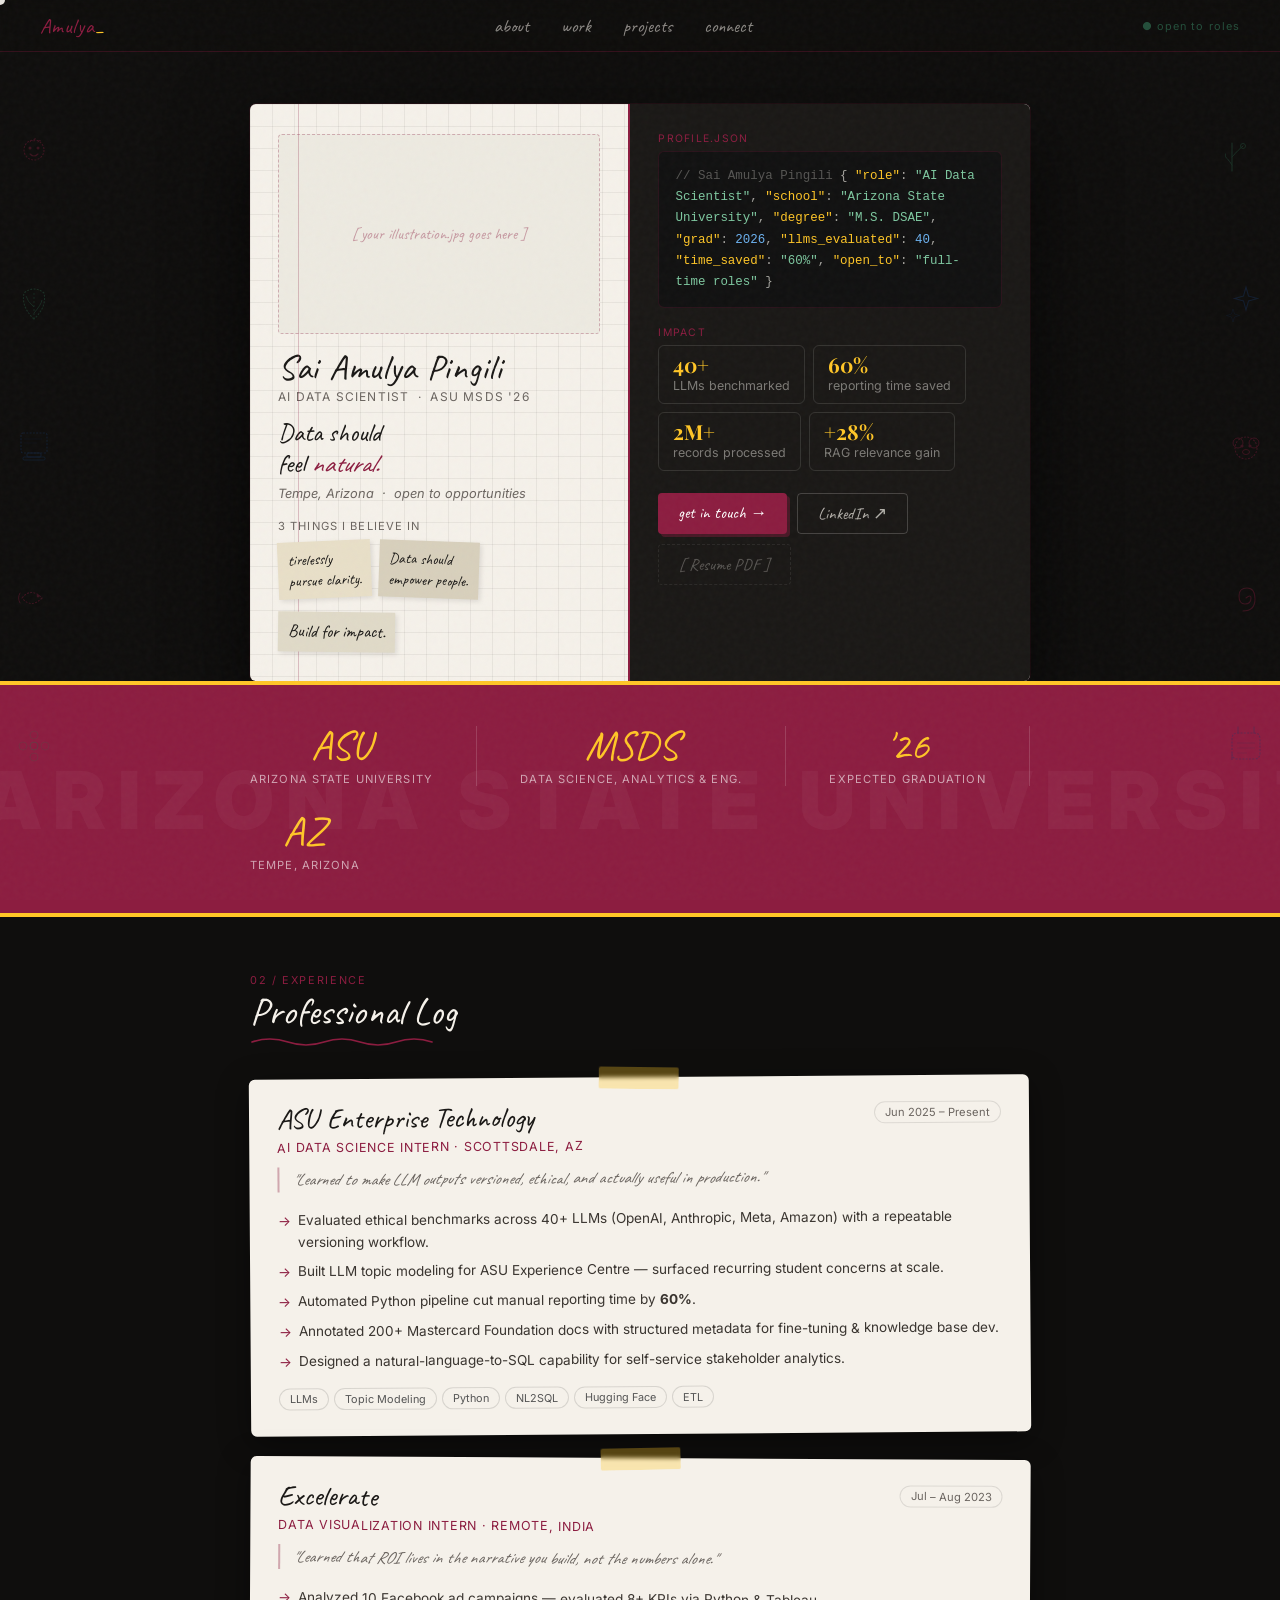
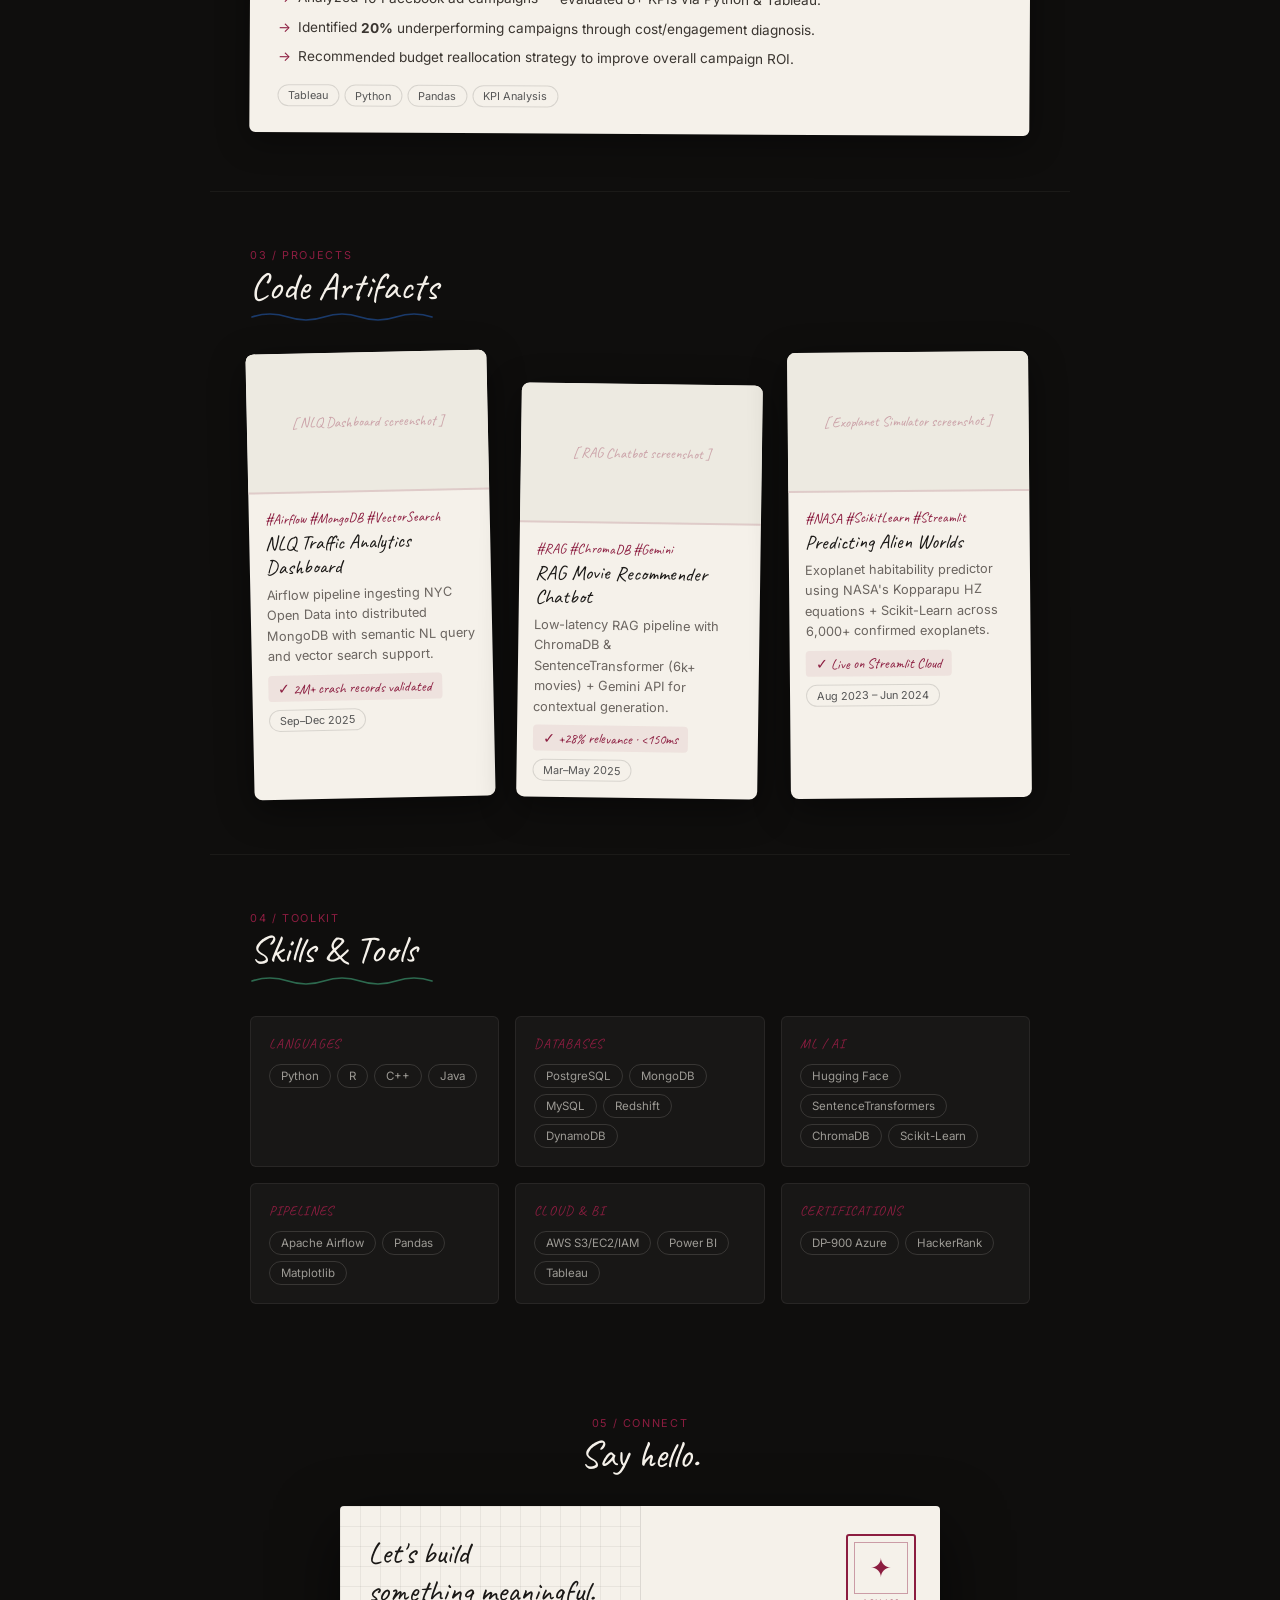
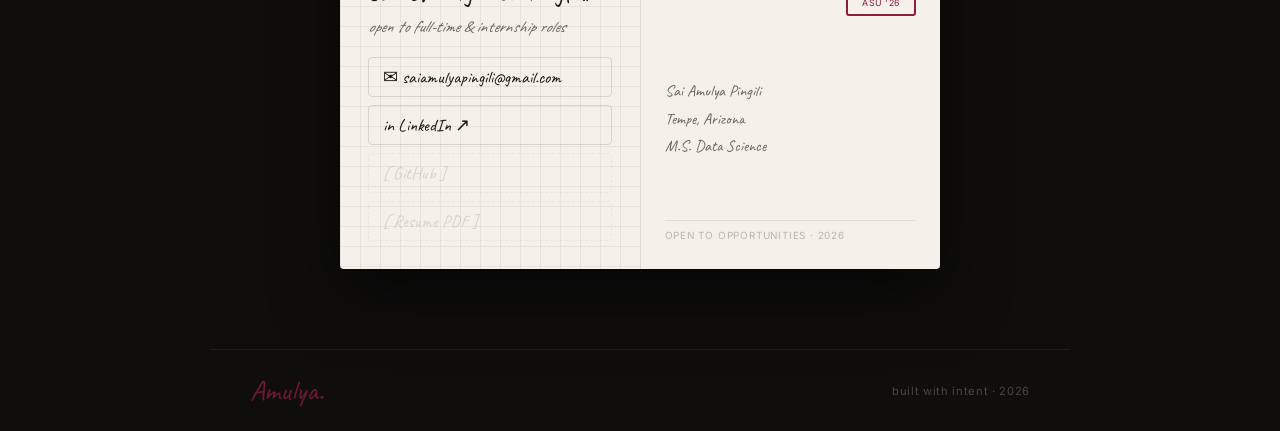
==== portfolio.html @ f8db488d "Initial commit of modernized portfolio" ====
<!DOCTYPE html>
<html lang="en">
<head>
<meta charset="UTF-8"/>
<meta name="viewport" content="width=device-width,initial-scale=1"/>
<title>Sai Amulya Pingili</title>
<link rel="preconnect" href="https://fonts.googleapis.com"/>
<link rel="preconnect" href="https://fonts.gstatic.com" crossorigin/>
<link href="https://fonts.googleapis.com/css2?family=Inter:wght@300;400;500;600&family=Playfair+Display:ital,wght@0,700;1,700&family=Caveat:wght@400;700&display=swap" rel="stylesheet"/>
<style>
/* ─────────────────────────────────────────
   The Barstain — place TheBarstain-Regular.otf
   (and optionally TheBarstain-Oblique.otf)
   in the same folder as your HTML file.
───────────────────────────────────────── */
@font-face {
  font-family: 'TheBarstain';
  src: url('TheBarstain-Regular.otf') format('opentype');
  font-weight: normal;
  font-style: normal;
}
@font-face {
  font-family: 'TheBarstain';
  src: url('TheBarstain-Oblique.otf') format('opentype');
  font-weight: normal;
  font-style: italic;
}

/* ── TOKENS ── */
:root {
  --bg:       #0f0e0d;
  --surface:  #f5f1ea;      /* warm notebook cream */
  --surface2: #edeae1;
  --maroon:   #8C1D40;      /* ASU maroon */
  --gold:     #FFC627;      /* ASU gold */
  --blue:     #1a3a6b;
  --green:    #2d6a4f;
  --ink:      #1a1816;
  --muted:    #6b6560;
  --grid:     rgba(0,0,0,.055);
  --hand:     'TheBarstain', 'Caveat', cursive;  /* Barstain first, Caveat fallback */
  --serif:    'Playfair Display', serif;
  --sans:     'Inter', sans-serif;
}

*, *::before, *::after { margin:0; padding:0; box-sizing:border-box; cursor:none; }
html { scroll-behavior:smooth; overflow-x:hidden; }
body {
  background: var(--bg);
  font-family: var(--sans);
  color: var(--surface);
  overflow-x: hidden;
  opacity: 0;
  transition: opacity .7s ease;
}

/* ── CURSOR ── */
.cursor {
  width: 10px; height: 10px;
  background: var(--surface);
  border-radius: 50%;
  position: fixed; pointer-events: none; z-index: 9999;
  transform: translate(-50%,-50%);
  transition: transform .1s ease, background .15s;
  mix-blend-mode: difference;
}
.cursor.big { transform: translate(-50%,-50%) scale(5); }

/* ── NOISE GRAIN ── */
.grain {
  position: fixed; inset: 0; pointer-events: none; z-index: 800;
  background-image: url("data:image/svg+xml,%3Csvg viewBox='0 0 200 200' xmlns='http://www.w3.org/2000/svg'%3E%3Cfilter id='n'%3E%3CfeTurbulence type='fractalNoise' baseFrequency='.85' numOctaves='4' stitchTiles='stitch'/%3E%3C/filter%3E%3Crect width='100%25' height='100%25' filter='url(%23n)' opacity='1'/%3E%3C/svg%3E");
  opacity: .03;
}

/* ════════════════════════════
   TOP NAV — terminal / lab style
   (differentiator: monospace terminal strip)
════════════════════════════ */
nav {
  position: fixed; top: 0; left: 0; width: 100%; z-index: 600;
  background: rgba(15,14,13,.92);
  backdrop-filter: blur(10px);
  border-bottom: 1px solid rgba(140,29,64,.3);
  display: flex; align-items: center; justify-content: space-between;
  padding: 0 40px; height: 52px;
}
.nav-left {
  font-family: var(--hand);
  font-size: 1.3rem; color: var(--maroon); letter-spacing: .04em;
}
/* blinking cursor after name */
.nav-left::after {
  content: '_';
  animation: blink 1.1s step-end infinite;
  color: var(--gold);
}
@keyframes blink { 0%,100%{opacity:1} 50%{opacity:0} }

.nav-links { display: flex; gap: 32px; align-items: center; }
.nav-link {
  font-family: var(--hand);
  font-size: 1.15rem; color: rgba(245,241,234,.55);
  text-decoration: none;
  transition: color .2s;
  position: relative;
}
.nav-link::after {
  content: '';
  position: absolute; bottom: -2px; left: 0;
  width: 0; height: 1.5px;
  background: var(--maroon);
  transition: width .25s ease;
}
.nav-link:hover { color: var(--surface); }
.nav-link:hover::after { width: 100%; }
.nav-status {
  font-family: 'Inter', sans-serif;
  font-size: .68rem; letter-spacing: .1em;
  color: var(--green); opacity: .7;
}
.nav-status::before { content: '● '; }

/* ════════════════════════════
   SIDE DOODLES (kept thinner / lighter)
════════════════════════════ */
.side-doodles {
  position: fixed; top: 0; width: 68px; height: 100vh;
  pointer-events: none; z-index: 10;
  display: flex; flex-direction: column;
  justify-content: space-around; align-items: center;
  padding: 80px 0;
}
.side-doodles.left  { left: 0; }
.side-doodles.right { right: 0; }
.dd { width: 42px; height: 42px; opacity: .35; }

/* ════════════════════════════
   PAGE WRAPPER
════════════════════════════ */
.page { padding-top: 52px; }

/* ════════════════════════════
   HERO — lab notebook card
   (differentiator: full-width notebook as a
    horizontal card, not a small centered book)
════════════════════════════ */
.hero {
  max-width: 860px; margin: 0 auto;
  padding: 52px 40px 0;
}
.notebook-card {
  background: var(--surface);
  border-radius: 6px;
  box-shadow: 0 32px 80px rgba(0,0,0,.7), 0 0 0 1px rgba(140,29,64,.15);
  overflow: hidden;
  position: relative;
  display: grid;
  grid-template-columns: 1fr 1.05fr;
}
/* left half: cream grid paper */
.nb-left {
  background-image:
    linear-gradient(var(--grid) 1px, transparent 1px),
    linear-gradient(90deg, var(--grid) 1px, transparent 1px);
  background-size: 22px 22px;
  padding: 30px 28px 30px;
  border-right: 2px solid var(--maroon);
  position: relative;
}
/* red margin line (like real notebook) */
.nb-left::before {
  content: '';
  position: absolute; left: 48px; top: 0; bottom: 0;
  width: 1px; background: rgba(140,29,64,.25);
}
.nb-illustration {
  width: 100%; border-radius: 4px;
  display: block; margin-bottom: 16px;
  object-fit: cover; object-position: center top;
  max-height: 210px;
  background: var(--surface2);
}
.nb-illustration-ph {
  width: 100%; height: 200px;
  background: var(--surface2);
  border-radius: 4px; margin-bottom: 16px;
  border: 1.5px dashed rgba(140,29,64,.3);
  display: flex; align-items: center; justify-content: center;
  font-family: var(--hand); font-size: 1rem; color: rgba(140,29,64,.4);
}
.nb-name {
  font-family: var(--hand);
  font-size: 2.2rem; color: var(--ink); line-height: 1;
  margin-bottom: 4px; letter-spacing: .02em;
}
.nb-role {
  font-family: var(--sans);
  font-size: .75rem; letter-spacing: .1em; text-transform: uppercase;
  color: var(--muted); margin-bottom: 14px;
}
.nb-headline {
  font-family: var(--hand);
  font-size: 1.6rem; line-height: 1.2;
  color: var(--ink); margin-bottom: 6px;
}
.nb-headline em { color: var(--maroon); font-style: italic; }
.nb-tagline {
  font-family: var(--sans); font-size: .8rem;
  color: var(--muted); font-style: italic; margin-bottom: 18px;
}
/* belief stickies */
.stickies { display: flex; gap: 8px; flex-wrap: wrap; margin-top: 4px; }
.sticky {
  background: #e8dfc8; padding: 8px 10px;
  font-family: var(--hand); font-size: .95rem;
  color: var(--ink); line-height: 1.35;
  box-shadow: 2px 2px 5px rgba(0,0,0,.1);
}
.sticky.s1 { transform: rotate(-2.5deg); }
.sticky.s2 { transform: rotate(2deg); background: #d8d0bc; }
.sticky.s3 { transform: rotate(.8deg); background: #e0dac8; margin-top: 6px;
             font-size: 1.1rem; }

/* right half: dark terminal panel */
.nb-right {
  background: var(--ink);
  padding: 28px 28px 28px;
  display: flex; flex-direction: column; gap: 18px;
}
.term-label {
  font-family: 'Inter', sans-serif;
  font-size: .65rem; letter-spacing: .12em; text-transform: uppercase;
  color: var(--maroon); margin-bottom: 6px;
}
/* terminal code block */
.term-block {
  background: #111; border-radius: 6px;
  border: 1px solid rgba(140,29,64,.2);
  padding: 14px 16px;
  font-family: 'Courier New', monospace;
  font-size: .78rem; line-height: 1.7;
  color: rgba(245,241,234,.65);
}
.term-block .t-key   { color: #FFC627; }
.term-block .t-val   { color: rgba(245,241,234,.85); }
.term-block .t-str   { color: #7ec8a0; }
.term-block .t-num   { color: #6db3f2; }
.term-block .t-cmnt  { color: rgba(245,241,234,.3); }
/* stat pills row */
.stat-row { display: flex; flex-wrap: wrap; gap: 8px; }
.stat-pill {
  border: 1px solid rgba(245,241,234,.12);
  border-radius: 6px; padding: 8px 14px;
  font-family: var(--hand); font-size: 1rem;
}
.stat-pill .sp-num {
  font-family: 'Playfair Display', serif;
  font-size: 1.3rem; font-weight: 700;
  color: var(--gold); display: block; line-height: 1;
}
.stat-pill .sp-lbl {
  font-size: .78rem; color: rgba(245,241,234,.45);
  font-family: var(--sans);
}
.hero-btns { display: flex; gap: 10px; flex-wrap: wrap; margin-top: 4px; }
.btn {
  font-family: var(--hand); font-size: 1.05rem;
  padding: 9px 20px; text-decoration: none;
  border-radius: 4px; transition: all .2s;
  display: inline-block;
}
.btn-primary {
  background: var(--maroon); color: #fff;
  box-shadow: 3px 3px 0 rgba(140,29,64,.4);
}
.btn-primary:hover { transform: translate(-2px,-2px); box-shadow: 5px 5px 0 rgba(140,29,64,.4); }
.btn-ghost {
  border: 1px solid rgba(245,241,234,.2); color: rgba(245,241,234,.7);
}
.btn-ghost:hover { border-color: var(--surface); color: var(--surface); }

/* ════════════════════════════
   SECTION SHELL
════════════════════════════ */
.section {
  max-width: 860px; margin: 0 auto;
  padding: 56px 40px;
}
.section + .section { border-top: 1px solid rgba(245,241,234,.05); }

.sec-header { margin-bottom: 32px; }
.sec-num {
  font-family: 'Inter', sans-serif;
  font-size: .68rem; letter-spacing: .15em; text-transform: uppercase;
  color: var(--maroon); display: block; margin-bottom: 6px;
}
.sec-title {
  font-family: var(--hand);
  font-size: 2.4rem; color: var(--surface); line-height: 1;
}
/* hand-drawn squiggle underline */
.squig {
  display: block; width: 180px; height: 9px;
  margin-top: 5px; overflow: visible;
}

/* ════════════════════════════
   EXPERIENCE — paper cards on dark
════════════════════════════ */
.exp-list { display: flex; flex-direction: column; gap: 24px; }
.exp-card {
  background: var(--surface);
  border-radius: 6px;
  padding: 26px 28px;
  position: relative;
  box-shadow: 0 8px 32px rgba(0,0,0,.4);
  transition: transform .25s, box-shadow .25s;
  color: var(--ink);
}
.exp-card:nth-child(odd)  { transform: rotate(-.4deg); }
.exp-card:nth-child(even) { transform: rotate(.3deg); }
.exp-card:hover { transform: rotate(0) translateY(-3px); box-shadow: 0 16px 48px rgba(0,0,0,.5); }
/* tape strip */
.tape {
  position: absolute; top: -10px; left: 50%;
  transform: translateX(-50%) rotate(1deg);
  width: 80px; height: 22px;
  background: rgba(255,198,39,.3);
  backdrop-filter: blur(2px);
  border-radius: 2px;
}
.exp-top {
  display: flex; justify-content: space-between;
  align-items: flex-start; margin-bottom: 6px;
}
.exp-co {
  font-family: var(--hand);
  font-size: 1.8rem; color: var(--ink); line-height: 1;
}
.exp-period {
  font-family: var(--sans); font-size: .7rem;
  color: var(--muted); text-align: right;
  border: 1px solid rgba(0,0,0,.1); border-radius: 99px;
  padding: 3px 10px;
}
.exp-role {
  font-family: var(--sans); font-size: .78rem;
  letter-spacing: .06em; text-transform: uppercase;
  color: var(--maroon); margin-bottom: 12px;
}
.exp-learn {
  font-family: var(--hand); font-style: italic;
  font-size: 1.05rem; color: var(--muted);
  border-left: 2px solid rgba(140,29,64,.35);
  padding-left: 12px; margin-bottom: 14px; line-height: 1.5;
}
.exp-bullets { list-style: none; }
.exp-bullets li {
  font-family: var(--sans); font-size: .85rem;
  color: #3a3530; padding: 4px 0 4px 20px;
  position: relative; line-height: 1.6;
}
.exp-bullets li::before { content: '→'; position: absolute; left: 0; color: var(--maroon); }
.chip-row { display: flex; flex-wrap: wrap; gap: 5px; margin-top: 12px; }
.chip {
  font-family: var(--sans); font-size: .68rem;
  padding: 3px 10px; border: 1px solid rgba(0,0,0,.12);
  border-radius: 99px; color: #555;
}

/* ════════════════════════════
   PROJECTS — scatter cards
════════════════════════════ */
.proj-scatter {
  display: grid;
  grid-template-columns: repeat(3, 1fr);
  gap: 28px;
}
.proj-card {
  background: var(--surface);
  border-radius: 8px;
  overflow: hidden;
  box-shadow: 0 10px 36px rgba(0,0,0,.45);
  transition: transform .3s, box-shadow .3s;
  color: var(--ink);
}
.proj-card:nth-child(1) { transform: rotate(-1.2deg); }
.proj-card:nth-child(2) { transform: rotate(.8deg); margin-top: 32px; }
.proj-card:nth-child(3) { transform: rotate(-0.5deg); }
.proj-card:hover { transform: rotate(0) scale(1.03) !important; box-shadow: 0 20px 56px rgba(0,0,0,.6); }
.proj-img {
  width: 100%; height: 140px;
  background: var(--surface2);
  border-bottom: 2px solid rgba(140,29,64,.15);
  display: flex; align-items: center; justify-content: center;
  font-family: var(--hand); font-size: .9rem;
  color: rgba(140,29,64,.35); text-align: center; padding: 12px;
}
.proj-body { padding: 16px; }
.proj-tag {
  font-family: var(--hand); font-size: .88rem;
  color: var(--maroon); display: block; margin-bottom: 4px;
}
.proj-title {
  font-family: var(--hand); font-size: 1.25rem;
  color: var(--ink); margin-bottom: 6px; line-height: 1.2;
}
.proj-desc {
  font-family: var(--sans); font-size: .8rem;
  color: var(--muted); line-height: 1.6; margin-bottom: 8px;
}
.proj-metric {
  font-family: var(--hand); font-size: .9rem;
  color: var(--maroon); background: rgba(140,29,64,.07);
  padding: 4px 10px; border-radius: 4px; display: inline-block;
}

/* ════════════════════════════
   SKILLS — dark grid panels
════════════════════════════ */
.skills-grid {
  display: grid; grid-template-columns: repeat(3, 1fr); gap: 16px;
}
.sg {
  background: rgba(245,241,234,.04);
  border: 1px solid rgba(245,241,234,.07);
  border-radius: 6px; padding: 18px;
  transition: border-color .2s;
}
.sg:hover { border-color: rgba(140,29,64,.4); }
.sg-head {
  font-family: var(--hand); font-size: .85rem;
  letter-spacing: .08em; text-transform: uppercase;
  color: var(--maroon); margin-bottom: 12px; display: block;
}
.pills { display: flex; flex-wrap: wrap; gap: 6px; }
.pill {
  font-family: var(--sans); font-size: .72rem;
  padding: 4px 11px; border: 1px solid rgba(245,241,234,.14);
  border-radius: 99px; color: rgba(245,241,234,.6);
  transition: all .2s;
}
.pill:hover { background: var(--maroon); border-color: var(--maroon); color: #fff; }

/* ════════════════════════════
   ASU SHELF — differentiated identity band
   (differentiator: not Jackie's plain red shelf —
    this is a gold + maroon ASU badge band)
════════════════════════════ */
.asu-band {
  background: var(--maroon);
  border-top: 4px solid var(--gold);
  border-bottom: 4px solid var(--gold);
  padding: 40px 0;
  position: relative;
  overflow: hidden;
}
.asu-band::before {
  content: 'ARIZONA STATE UNIVERSITY';
  position: absolute; top: 50%; left: -20px;
  transform: translateY(-50%);
  font-family: var(--sans); font-size: 5rem; font-weight: 900;
  color: rgba(255,255,255,.04); white-space: nowrap;
  letter-spacing: .15em; pointer-events: none;
}
.asu-band-inner {
  max-width: 860px; margin: 0 auto; padding: 0 40px;
  display: flex; justify-content: space-between; align-items: center;
  gap: 24px; flex-wrap: wrap;
}
.asu-stat {
  text-align: center;
}
.asu-stat-num {
  font-family: var(--hand);
  font-size: 2.6rem; color: var(--gold); line-height: 1; display: block;
}
.asu-stat-lbl {
  font-family: var(--sans); font-size: .7rem;
  letter-spacing: .1em; text-transform: uppercase;
  color: rgba(255,255,255,.6); margin-top: 3px;
}
.asu-divider {
  width: 1px; height: 60px;
  background: rgba(255,255,255,.15);
}

/* ════════════════════════════
   CONTACT — postcard style
   (differentiator: looks like a real postcard,
    not Jackie's checklist box)
════════════════════════════ */
.contact-wrap {
  max-width: 680px; margin: 0 auto;
  padding: 56px 40px 80px;
}
.postcard {
  background: var(--surface);
  border-radius: 4px;
  box-shadow: 0 24px 64px rgba(0,0,0,.6);
  display: grid; grid-template-columns: 1fr 1px 1fr;
  overflow: hidden;
  color: var(--ink);
}
.pc-left {
  padding: 28px 28px;
  background-image:
    linear-gradient(var(--grid) 1px, transparent 1px),
    linear-gradient(90deg, var(--grid) 1px, transparent 1px);
  background-size: 20px 20px;
}
.pc-title {
  font-family: var(--hand); font-size: 1.9rem;
  color: var(--ink); margin-bottom: 6px;
}
.pc-sub {
  font-family: var(--hand); font-size: 1.05rem;
  color: var(--muted); font-style: italic; margin-bottom: 20px;
}
.pc-links { display: flex; flex-direction: column; gap: 8px; }
.pc-link {
  font-family: var(--hand); font-size: 1.1rem;
  color: var(--ink); text-decoration: none;
  padding: 8px 14px; border: 1px solid rgba(0,0,0,.12);
  border-radius: 4px; transition: all .2s;
  display: flex; align-items: center; gap: 8px;
}
.pc-link:hover { background: var(--maroon); color: #fff; border-color: var(--maroon); }
.pc-divider { background: rgba(0,0,0,.1); }
.pc-right {
  padding: 28px 24px;
  display: flex; flex-direction: column; justify-content: space-between;
}
.pc-stamp {
  width: 70px; height: 82px; align-self: flex-end;
  border: 2px solid var(--maroon);
  border-radius: 3px; display: flex; flex-direction: column;
  align-items: center; justify-content: center;
  padding: 6px;
}
.pc-stamp-inner {
  width: 100%; flex: 1;
  border: 1px solid rgba(140,29,64,.4);
  display: flex; align-items: center; justify-content: center;
  font-family: var(--hand); font-size: 1.6rem;
  color: var(--maroon);
}
.pc-stamp-lbl {
  font-family: var(--sans); font-size: .55rem;
  letter-spacing: .06em; text-transform: uppercase;
  color: var(--maroon); margin-top: 3px;
}
.pc-address {
  font-family: var(--hand); font-size: 1rem;
  color: var(--muted); line-height: 1.7; margin-top: 12px;
}
.pc-postmark {
  font-family: var(--sans); font-size: .62rem;
  letter-spacing: .08em; text-transform: uppercase;
  color: rgba(0,0,0,.25); margin-top: 10px;
  border-top: 1px solid rgba(0,0,0,.08); padding-top: 8px;
}

/* ════════════════════════════
   FOOTER
════════════════════════════ */
footer {
  border-top: 1px solid rgba(245,241,234,.06);
  padding: 22px 40px;
  display: flex; justify-content: space-between; align-items: center;
  max-width: 860px; margin: 0 auto;
}
.footer-sig {
  font-family: var(--hand); font-size: 1.8rem;
  color: var(--maroon); opacity: .75;
}
.footer-note {
  font-family: var(--sans); font-size: .7rem;
  color: rgba(245,241,234,.25); letter-spacing: .06em;
}

/* ── RESPONSIVE ── */
@media(max-width: 720px) {
  .notebook-card { grid-template-columns: 1fr; }
  .nb-right { border-top: 2px solid var(--maroon); }
  .proj-scatter { grid-template-columns: 1fr; }
  .proj-card { transform: none !important; margin-top: 0 !important; }
  .skills-grid { grid-template-columns: repeat(2,1fr); }
  .postcard { grid-template-columns: 1fr; }
  .pc-divider { display: none; }
  .side-doodles { display: none; }
  .asu-band-inner { justify-content: center; }
  .asu-divider { display: none; }
}
</style>
</head>
<body>
<div class="grain"></div>
<div class="cursor" id="cur"></div>

<!-- ── SIDE DOODLES ── -->
<div class="side-doodles left">
  <svg class="dd" viewBox="0 0 42 42" fill="none"><circle cx="21" cy="17" r="10" stroke="#8C1D40" stroke-width="1.1" stroke-dasharray="2 1.3"/><circle cx="17" cy="15" r="1.5" fill="#8C1D40"/><circle cx="25" cy="15" r="1.5" fill="#8C1D40"/><path d="M17 21 q4 4 8 0" stroke="#8C1D40" stroke-width="1.1" fill="none" stroke-linecap="round"/><path d="M17 9 q1-3 2.5-1.5" stroke="#8C1D40" stroke-width="1" fill="none" stroke-linecap="round"/><path d="M21 8 q0-3.5 1.5-2.5" stroke="#8C1D40" stroke-width="1" fill="none" stroke-linecap="round"/><path d="M25 9 q1-3 2.5-1.5" stroke="#8C1D40" stroke-width="1" fill="none" stroke-linecap="round"/></svg>
  <svg class="dd" viewBox="0 0 42 42" fill="none"><path d="M21 38 Q8 26 11 12 Q21 4 31 12 Q34 26 21 38Z" stroke="#2d6a4f" stroke-width="1.1" fill="none" stroke-dasharray="2 1.3"/><line x1="21" y1="38" x2="21" y2="12" stroke="#2d6a4f" stroke-width=".8" stroke-dasharray="2 2"/><path d="M21 26 Q14 20 13 15" stroke="#2d6a4f" stroke-width=".9" fill="none"/><path d="M21 32 Q28 24 29 19" stroke="#2d6a4f" stroke-width=".9" fill="none"/></svg>
  <svg class="dd" viewBox="0 0 42 42" fill="none"><rect x="8" y="4" width="26" height="20" rx="2" stroke="#1a3a6b" stroke-width="1.1" fill="none" stroke-dasharray="2 1.3"/><rect x="14" y="24" width="14" height="4" rx="1" stroke="#1a3a6b" stroke-width="1" fill="none"/><rect x="10" y="28" width="22" height="3" rx="1" stroke="#1a3a6b" stroke-width=".9" fill="none"/><line x1="11" y1="10" x2="29" y2="10" stroke="#1a3a6b" stroke-width=".7" opacity=".5"/><line x1="11" y1="14" x2="24" y2="14" stroke="#1a3a6b" stroke-width=".7" opacity=".4"/></svg>
  <svg class="dd" viewBox="0 0 42 42" fill="none"><path d="M9 21 Q18 10 29 21 Q18 32 9 21Z" stroke="#8C1D40" stroke-width="1.1" fill="none" stroke-dasharray="2 1.3"/><circle cx="25" cy="19" r="1.4" fill="#8C1D40"/><path d="M7 16 Q4 21 7 26" stroke="#8C1D40" stroke-width="1" fill="none" stroke-linecap="round"/></svg>
  <svg class="dd" viewBox="0 0 42 42" fill="none"><circle cx="21" cy="21" r="4" stroke="#2d6a4f" stroke-width="1" fill="none"/><circle cx="21" cy="10" r="4" stroke="#2d6a4f" stroke-width=".9" fill="none" opacity=".6"/><circle cx="21" cy="32" r="4" stroke="#2d6a4f" stroke-width=".9" fill="none" opacity=".6"/><circle cx="10" cy="21" r="4" stroke="#2d6a4f" stroke-width=".9" fill="none" opacity=".6"/><circle cx="32" cy="21" r="4" stroke="#2d6a4f" stroke-width=".9" fill="none" opacity=".6"/></svg>
</div>

<div class="side-doodles right">
  <svg class="dd" viewBox="0 0 42 42" fill="none"><path d="M7 38 L7 10" stroke="#2d6a4f" stroke-width="1.1" fill="none" stroke-linecap="round"/><path d="M7 32 Q2 24 -2 22" stroke="#2d6a4f" stroke-width="1" fill="none" stroke-linecap="round"/><path d="M7 24 Q14 16 18 13" stroke="#2d6a4f" stroke-width="1" fill="none" stroke-linecap="round"/><circle cx="-2" cy="22" r="2.5" stroke="#2d6a4f" stroke-width=".9" fill="none"/><circle cx="18" cy="13" r="2.5" stroke="#2d6a4f" stroke-width=".9" fill="none"/></svg>
  <svg class="dd" viewBox="0 0 42 42" fill="none"><path d="M21 6 l2.5 9 l9 2.5 l-9 2.5 l-2.5 9 l-2.5-9 l-9-2.5 l9-2.5z" stroke="#1a3a6b" stroke-width="1.1" fill="none"/><path d="M8 28 l1.5 5 l5 1.5 l-5 1.5 l-1.5 5 l-1.5-5 l-5-1.5 l5-1.5z" stroke="#1a3a6b" stroke-width=".9" fill="none" opacity=".5"/></svg>
  <svg class="dd" viewBox="0 0 42 42" fill="none"><circle cx="21" cy="19" r="11" stroke="#8C1D40" stroke-width="1.1" stroke-dasharray="2 1.3"/><circle cx="13" cy="14" r="5" stroke="#8C1D40" stroke-width="1" fill="none"/><circle cx="29" cy="14" r="5" stroke="#8C1D40" stroke-width="1" fill="none"/><circle cx="17" cy="17" r="1.6" fill="#8C1D40"/><circle cx="25" cy="17" r="1.6" fill="#8C1D40"/><ellipse cx="21" cy="23" rx="3.5" ry="2.5" stroke="#8C1D40" stroke-width="1" fill="none"/></svg>
  <svg class="dd" viewBox="0 0 42 42" fill="none"><path d="M21 21 Q26 17 26 21 Q26 27 20 27 Q14 27 14 19 Q14 11 22 11 Q30 11 30 22 Q30 34 18 34" stroke="#8C1D40" stroke-width="1.1" fill="none" stroke-linecap="round"/></svg>
  <svg class="dd" viewBox="0 0 42 42" fill="none"><path d="M7 35 L7 14 Q7 8 13 8 L29 8 Q35 8 35 14 L35 28 Q35 34 29 34 L13 34 Q7 34 7 28Z" stroke="#1a3a6b" stroke-width="1.1" fill="none" stroke-dasharray="2 1.3"/><path d="M13 8 L13 2" stroke="#1a3a6b" stroke-width="1" fill="none" stroke-linecap="round"/><path d="M29 8 L29 2" stroke="#1a3a6b" stroke-width="1" fill="none" stroke-linecap="round"/><line x1="12" y1="18" x2="30" y2="18" stroke="#1a3a6b" stroke-width=".8" opacity=".5"/><line x1="12" y1="23" x2="30" y2="23" stroke="#1a3a6b" stroke-width=".8" opacity=".4"/><line x1="12" y1="28" x2="22" y2="28" stroke="#1a3a6b" stroke-width=".8" opacity=".4"/></svg>
</div>

<!-- ══ NAV ══ -->
<nav>
  <span class="nav-left" style="font-family:var(--hand)">Amulya</span>
  <div class="nav-links">
    <a href="#about"   class="nav-link">about</a>
    <a href="#exp"     class="nav-link">work</a>
    <a href="#projects" class="nav-link">projects</a>
    <a href="#contact" class="nav-link">connect</a>
  </div>
  <span class="nav-status">open to roles</span>
</nav>

<!-- ══ PAGE ══ -->
<div class="page">

  <!-- ── HERO ── -->
  <section class="hero" id="about">
    <div class="notebook-card">

      <!-- LEFT: cream notebook -->
      <div class="nb-left">
        <!-- swap src for your actual illustration file -->
        <div class="nb-illustration-ph">[ your illustration.jpg goes here ]</div>
        <div class="nb-name">Sai Amulya Pingili</div>
        <div class="nb-role">AI Data Scientist &nbsp;·&nbsp; ASU MSDS '26</div>
        <div class="nb-headline">Data should<br>feel <em>natural.</em></div>
        <div class="nb-tagline">Tempe, Arizona &nbsp;·&nbsp; open to opportunities</div>
        <div style="font-family:var(--sans);font-size:.7rem;letter-spacing:.1em;text-transform:uppercase;color:var(--muted);margin-bottom:8px">3 things I believe in</div>
        <div class="stickies">
          <div class="sticky s1">tirelessly<br>pursue clarity.</div>
          <div class="sticky s2">Data should<br>empower people.</div>
          <div class="sticky s3">Build for impact.</div>
        </div>
      </div>

      <!-- RIGHT: terminal dark panel -->
      <div class="nb-right">
        <div>
          <div class="term-label">profile.json</div>
          <div class="term-block">
<span class="t-cmnt">// Sai Amulya Pingili</span>
{
  <span class="t-key">"role"</span>: <span class="t-str">"AI Data Scientist"</span>,
  <span class="t-key">"school"</span>: <span class="t-str">"Arizona State University"</span>,
  <span class="t-key">"degree"</span>: <span class="t-str">"M.S. DSAE"</span>,
  <span class="t-key">"grad"</span>: <span class="t-num">2026</span>,
  <span class="t-key">"llms_evaluated"</span>: <span class="t-num">40</span>,
  <span class="t-key">"time_saved"</span>: <span class="t-str">"60%"</span>,
  <span class="t-key">"open_to"</span>: <span class="t-str">"full-time roles"</span>
}
          </div>
        </div>

        <div>
          <div class="term-label">impact</div>
          <div class="stat-row">
            <div class="stat-pill">
              <span class="sp-num">40+</span>
              <span class="sp-lbl">LLMs benchmarked</span>
            </div>
            <div class="stat-pill">
              <span class="sp-num">60%</span>
              <span class="sp-lbl">reporting time saved</span>
            </div>
            <div class="stat-pill">
              <span class="sp-num">2M+</span>
              <span class="sp-lbl">records processed</span>
            </div>
            <div class="stat-pill">
              <span class="sp-num">+28%</span>
              <span class="sp-lbl">RAG relevance gain</span>
            </div>
          </div>
        </div>

        <div class="hero-btns">
          <a href="mailto:saiamulyapingili@gmail.com" class="btn btn-primary">get in touch →</a>
          <a href="https://linkedin.com/in/amulyapingili/" target="_blank" class="btn btn-ghost">LinkedIn ↗</a>
          <a href="#" class="btn btn-ghost" style="opacity:.4;border-style:dashed">[ Resume PDF ]</a>
        </div>
      </div>
    </div>
  </section>

  <!-- ── ASU GOLD BAND ── -->
  <div class="asu-band">
    <div class="asu-band-inner">
      <div class="asu-stat">
        <span class="asu-stat-num">ASU</span>
        <span class="asu-stat-lbl">Arizona State University</span>
      </div>
      <div class="asu-divider"></div>
      <div class="asu-stat">
        <span class="asu-stat-num">MSDS</span>
        <span class="asu-stat-lbl">Data Science, Analytics & Eng.</span>
      </div>
      <div class="asu-divider"></div>
      <div class="asu-stat">
        <span class="asu-stat-num">'26</span>
        <span class="asu-stat-lbl">Expected graduation</span>
      </div>
      <div class="asu-divider"></div>
      <div class="asu-stat">
        <span class="asu-stat-num">AZ</span>
        <span class="asu-stat-lbl">Tempe, Arizona</span>
      </div>
    </div>
  </div>

  <!-- ── EXPERIENCE ── -->
  <section class="section" id="exp">
    <div class="sec-header">
      <span class="sec-num">02 / experience</span>
      <div class="sec-title">Professional Log</div>
      <svg class="squig" viewBox="0 0 180 9" fill="none">
        <path d="M2 6 q18-6 36 0 q18 6 36 0 q18-6 36 0 q18 6 36 0 q18-6 36 0"
          stroke="#8C1D40" stroke-width="1.7" fill="none" stroke-linecap="round"/>
      </svg>
    </div>

    <div class="exp-list">
      <div class="exp-card">
        <div class="tape"></div>
        <div class="exp-top">
          <div class="exp-co">ASU Enterprise Technology</div>
          <span class="exp-period">Jun 2025 – Present</span>
        </div>
        <div class="exp-role">AI Data Science Intern · Scottsdale, AZ</div>
        <p class="exp-learn">"Learned to make LLM outputs versioned, ethical, and actually useful in production."</p>
        <ul class="exp-bullets">
          <li>Evaluated ethical benchmarks across 40+ LLMs (OpenAI, Anthropic, Meta, Amazon) with a repeatable versioning workflow.</li>
          <li>Built LLM topic modeling for ASU Experience Centre — surfaced recurring student concerns at scale.</li>
          <li>Automated Python pipeline cut manual reporting time by <strong>60%</strong>.</li>
          <li>Annotated 200+ Mastercard Foundation docs with structured metadata for fine-tuning & knowledge base dev.</li>
          <li>Designed a natural-language-to-SQL capability for self-service stakeholder analytics.</li>
        </ul>
        <div class="chip-row">
          <span class="chip">LLMs</span><span class="chip">Topic Modeling</span><span class="chip">Python</span>
          <span class="chip">NL2SQL</span><span class="chip">Hugging Face</span><span class="chip">ETL</span>
        </div>
      </div>

      <div class="exp-card">
        <div class="tape" style="transform:translateX(-50%) rotate(-1.5deg)"></div>
        <div class="exp-top">
          <div class="exp-co">Excelerate</div>
          <span class="exp-period">Jul – Aug 2023</span>
        </div>
        <div class="exp-role">Data Visualization Intern · Remote, India</div>
        <p class="exp-learn">"Learned that ROI lives in the narrative you build, not the numbers alone."</p>
        <ul class="exp-bullets">
          <li>Analyzed 10 Facebook ad campaigns — evaluated 8+ KPIs via Python & Tableau.</li>
          <li>Identified <strong>20%</strong> underperforming campaigns through cost/engagement diagnosis.</li>
          <li>Recommended budget reallocation strategy to improve overall campaign ROI.</li>
        </ul>
        <div class="chip-row">
          <span class="chip">Tableau</span><span class="chip">Python</span>
          <span class="chip">Pandas</span><span class="chip">KPI Analysis</span>
        </div>
      </div>
    </div>
  </section>

  <!-- ── PROJECTS ── -->
  <section class="section" id="projects">
    <div class="sec-header">
      <span class="sec-num">03 / projects</span>
      <div class="sec-title">Code Artifacts</div>
      <svg class="squig" viewBox="0 0 180 9" fill="none">
        <path d="M2 6 q18-6 36 0 q18 6 36 0 q18-6 36 0 q18 6 36 0 q18-6 36 0"
          stroke="#1a3a6b" stroke-width="1.7" fill="none" stroke-linecap="round"/>
      </svg>
    </div>
    <div class="proj-scatter">

      <div class="proj-card">
        <div class="proj-img">[ NLQ Dashboard screenshot ]</div>
        <div class="proj-body">
          <span class="proj-tag">#Airflow #MongoDB #VectorSearch</span>
          <div class="proj-title">NLQ Traffic Analytics Dashboard</div>
          <p class="proj-desc">Airflow pipeline ingesting NYC Open Data into distributed MongoDB with semantic NL query and vector search support.</p>
          <div class="proj-metric">✓ 2M+ crash records validated</div>
          <div class="chip-row" style="margin-top:8px">
            <span class="chip">Sep–Dec 2025</span>
          </div>
        </div>
      </div>

      <div class="proj-card">
        <div class="proj-img">[ RAG Chatbot screenshot ]</div>
        <div class="proj-body">
          <span class="proj-tag">#RAG #ChromaDB #Gemini</span>
          <div class="proj-title">RAG Movie Recommender Chatbot</div>
          <p class="proj-desc">Low-latency RAG pipeline with ChromaDB & SentenceTransformer (6k+ movies) + Gemini API for contextual generation.</p>
          <div class="proj-metric">✓ +28% relevance · &lt;150ms</div>
          <div class="chip-row" style="margin-top:8px">
            <span class="chip">Mar–May 2025</span>
          </div>
        </div>
      </div>

      <div class="proj-card">
        <div class="proj-img">[ Exoplanet Simulator screenshot ]</div>
        <div class="proj-body">
          <span class="proj-tag">#NASA #ScikitLearn #Streamlit</span>
          <div class="proj-title">Predicting Alien Worlds</div>
          <p class="proj-desc">Exoplanet habitability predictor using NASA's Kopparapu HZ equations + Scikit-Learn across 6,000+ confirmed exoplanets.</p>
          <div class="proj-metric">✓ Live on Streamlit Cloud</div>
          <div class="chip-row" style="margin-top:8px">
            <span class="chip">Aug 2023 – Jun 2024</span>
          </div>
        </div>
      </div>

    </div>
  </section>

  <!-- ── SKILLS ── -->
  <section class="section">
    <div class="sec-header">
      <span class="sec-num">04 / toolkit</span>
      <div class="sec-title">Skills & Tools</div>
      <svg class="squig" viewBox="0 0 180 9" fill="none">
        <path d="M2 6 q18-6 36 0 q18 6 36 0 q18-6 36 0 q18 6 36 0 q18-6 36 0"
          stroke="#2d6a4f" stroke-width="1.7" fill="none" stroke-linecap="round"/>
      </svg>
    </div>
    <div class="skills-grid">
      <div class="sg"><span class="sg-head">Languages</span><div class="pills"><span class="pill">Python</span><span class="pill">R</span><span class="pill">C++</span><span class="pill">Java</span></div></div>
      <div class="sg"><span class="sg-head">Databases</span><div class="pills"><span class="pill">PostgreSQL</span><span class="pill">MongoDB</span><span class="pill">MySQL</span><span class="pill">Redshift</span><span class="pill">DynamoDB</span></div></div>
      <div class="sg"><span class="sg-head">ML / AI</span><div class="pills"><span class="pill">Hugging Face</span><span class="pill">SentenceTransformers</span><span class="pill">ChromaDB</span><span class="pill">Scikit-Learn</span></div></div>
      <div class="sg"><span class="sg-head">Pipelines</span><div class="pills"><span class="pill">Apache Airflow</span><span class="pill">Pandas</span><span class="pill">Matplotlib</span></div></div>
      <div class="sg"><span class="sg-head">Cloud & BI</span><div class="pills"><span class="pill">AWS S3/EC2/IAM</span><span class="pill">Power BI</span><span class="pill">Tableau</span></div></div>
      <div class="sg"><span class="sg-head">Certifications</span><div class="pills"><span class="pill">DP-900 Azure</span><span class="pill">HackerRank</span></div></div>
    </div>
  </section>

  <!-- ── CONTACT POSTCARD ── -->
  <div class="contact-wrap" id="contact">
    <div class="sec-header" style="text-align:center">
      <span class="sec-num">05 / connect</span>
      <div class="sec-title">Say hello.</div>
    </div>
    <div class="postcard">
      <div class="pc-left">
        <div class="pc-title">Let's build<br>something meaningful.</div>
        <div class="pc-sub">open to full-time &amp; internship roles</div>
        <div class="pc-links">
          <a href="mailto:saiamulyapingili@gmail.com" class="pc-link">✉ saiamulyapingili@gmail.com</a>
          <a href="https://linkedin.com/in/amulyapingili/" target="_blank" class="pc-link">in LinkedIn ↗</a>
          <a href="#" class="pc-link" style="opacity:.4;border-style:dashed;color:#aaa">[ GitHub ]</a>
          <a href="#" class="pc-link" style="opacity:.4;border-style:dashed;color:#aaa">[ Resume PDF ]</a>
        </div>
      </div>
      <div class="pc-divider"></div>
      <div class="pc-right">
        <div class="pc-stamp">
          <div class="pc-stamp-inner">✦</div>
          <div class="pc-stamp-lbl">ASU '26</div>
        </div>
        <div class="pc-address">
          Sai Amulya Pingili<br>
          Tempe, Arizona<br>
          M.S. Data Science
        </div>
        <div class="pc-postmark">OPEN TO OPPORTUNITIES · 2026</div>
      </div>
    </div>
  </div>

  <!-- ── FOOTER ── -->
  <footer>
    <div class="footer-sig">Amulya.</div>
    <div class="footer-note">built with intent · 2026</div>
  </footer>

</div><!-- /page -->

<script>
/* cursor */
const cur = document.getElementById('cur');
document.addEventListener('mousemove', e => {
  cur.style.left = e.clientX + 'px';
  cur.style.top  = e.clientY + 'px';
});
document.querySelectorAll('a,.proj-card,.exp-card,.pill,.sg,.btn,.pc-link').forEach(el => {
  el.addEventListener('mouseenter', () => cur.classList.add('big'));
  el.addEventListener('mouseleave', () => cur.classList.remove('big'));
});

/* smooth scroll */
document.querySelectorAll('a[href^="#"]').forEach(a => {
  a.addEventListener('click', e => {
    const t = document.querySelector(a.getAttribute('href'));
    if (t) { e.preventDefault(); t.scrollIntoView({ behavior: 'smooth' }); }
  });
});

/* doodle parallax */
window.addEventListener('scroll', () => {
  const y = window.scrollY;
  document.querySelectorAll('.dd').forEach((d, i) => {
    const spd = (i % 3 + 1) * 0.03;
    d.style.transform = `translateY(${y * spd * (i % 2 === 0 ? 1 : -1)}px)`;
  });
});

/* fade in */
window.addEventListener('load', () => { document.body.style.opacity = '1'; });
</script>
</body>
</html>
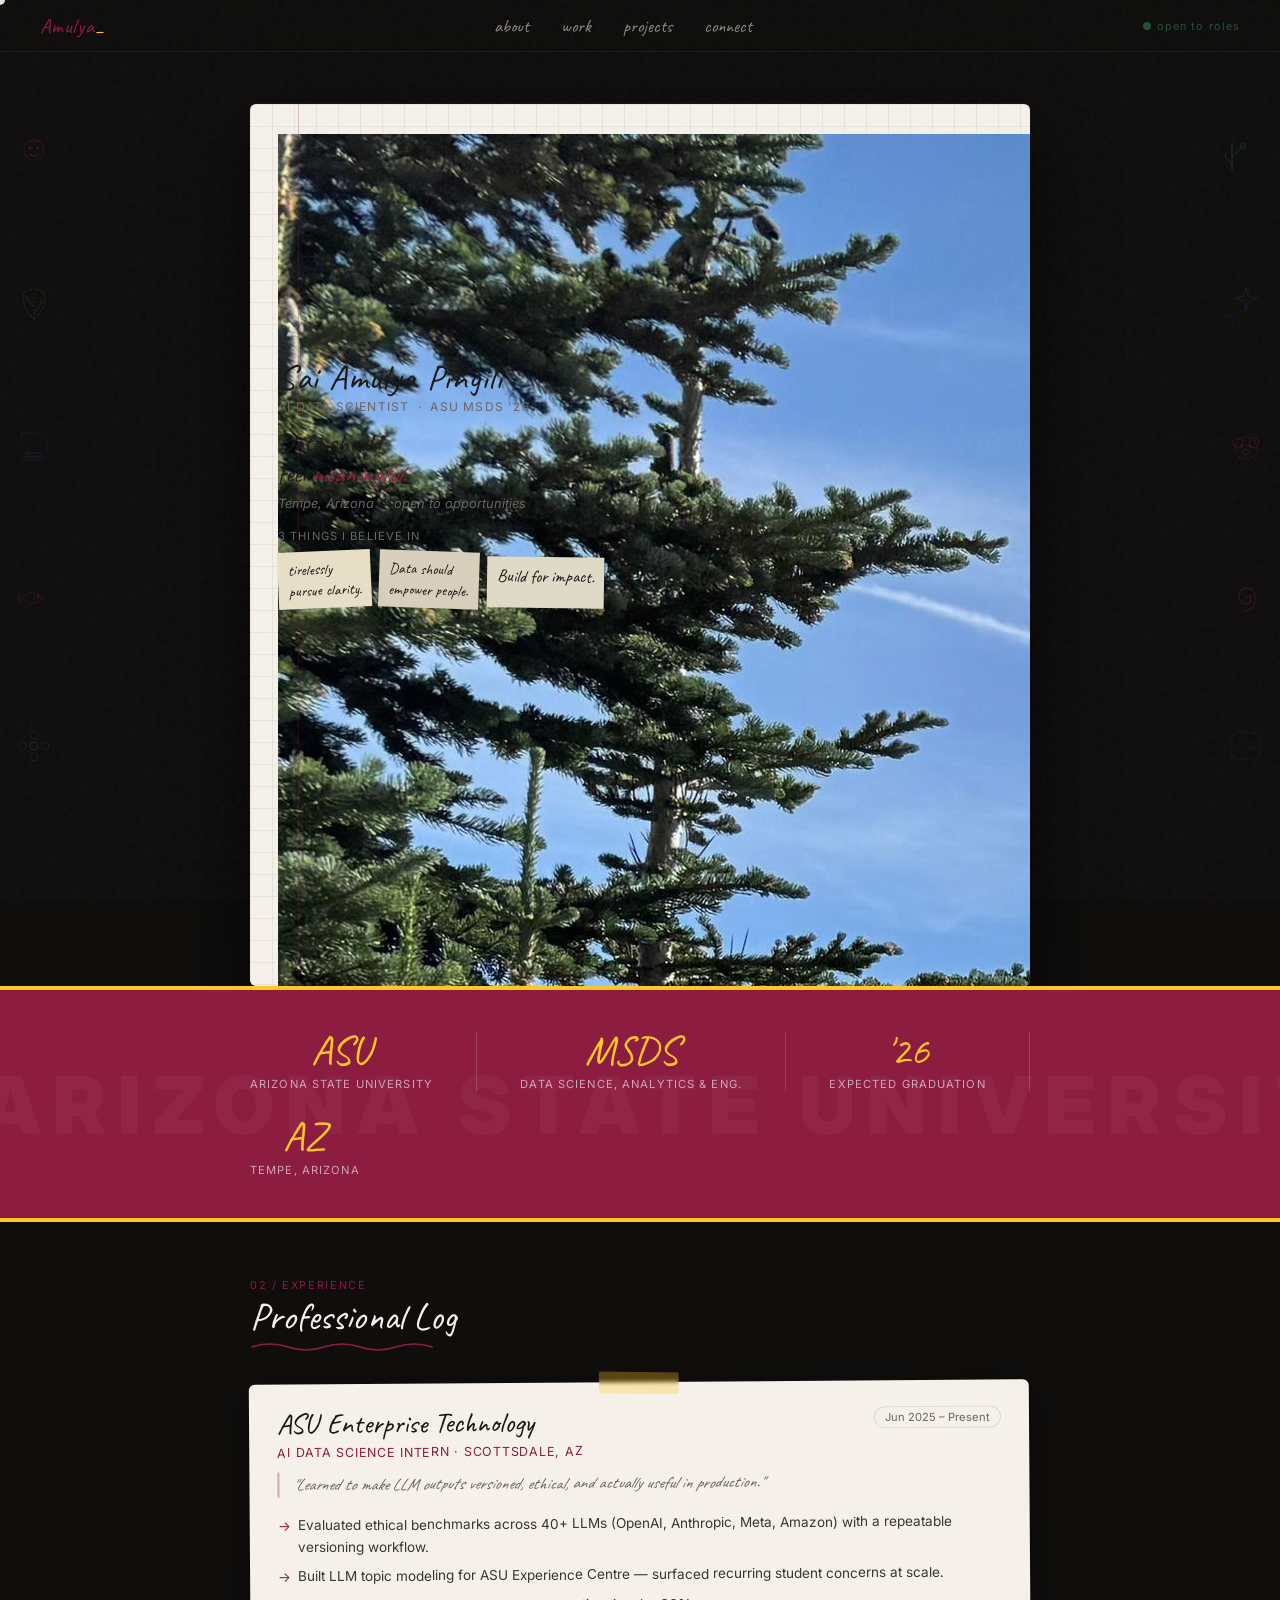
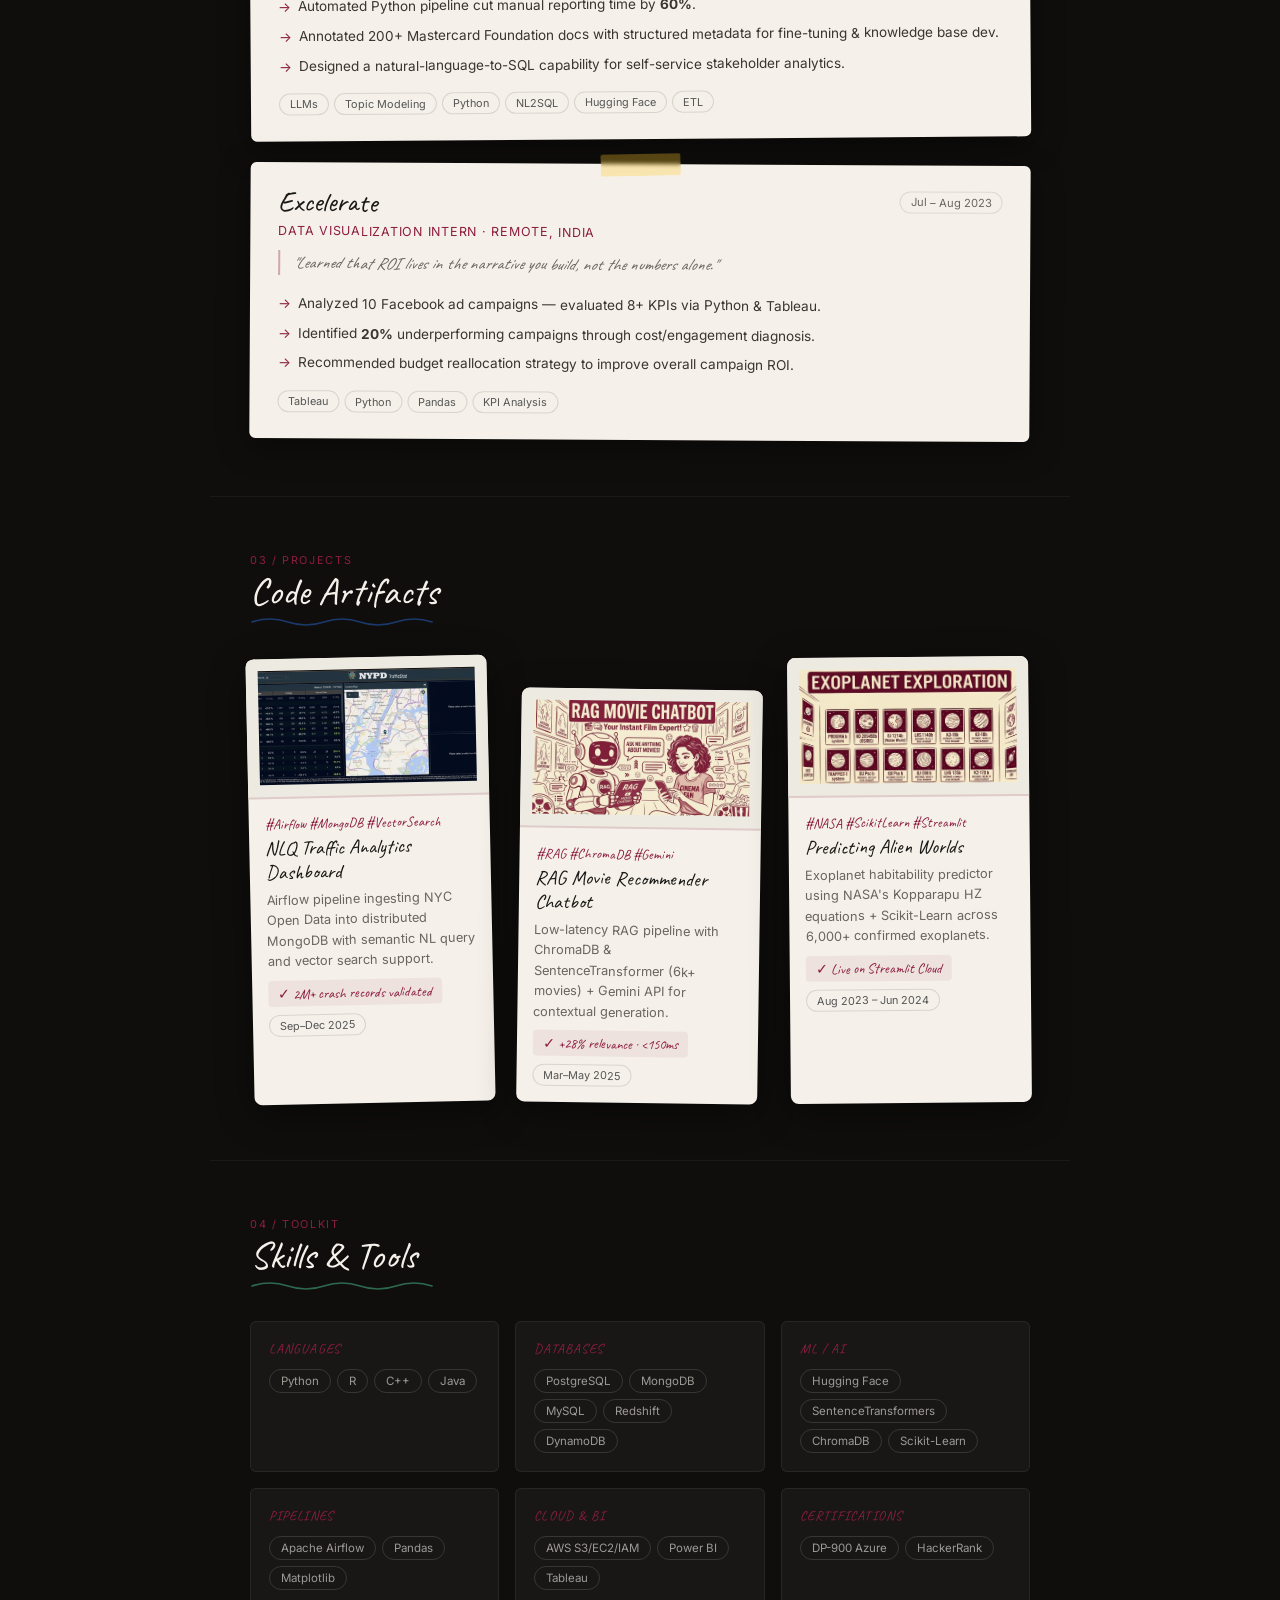
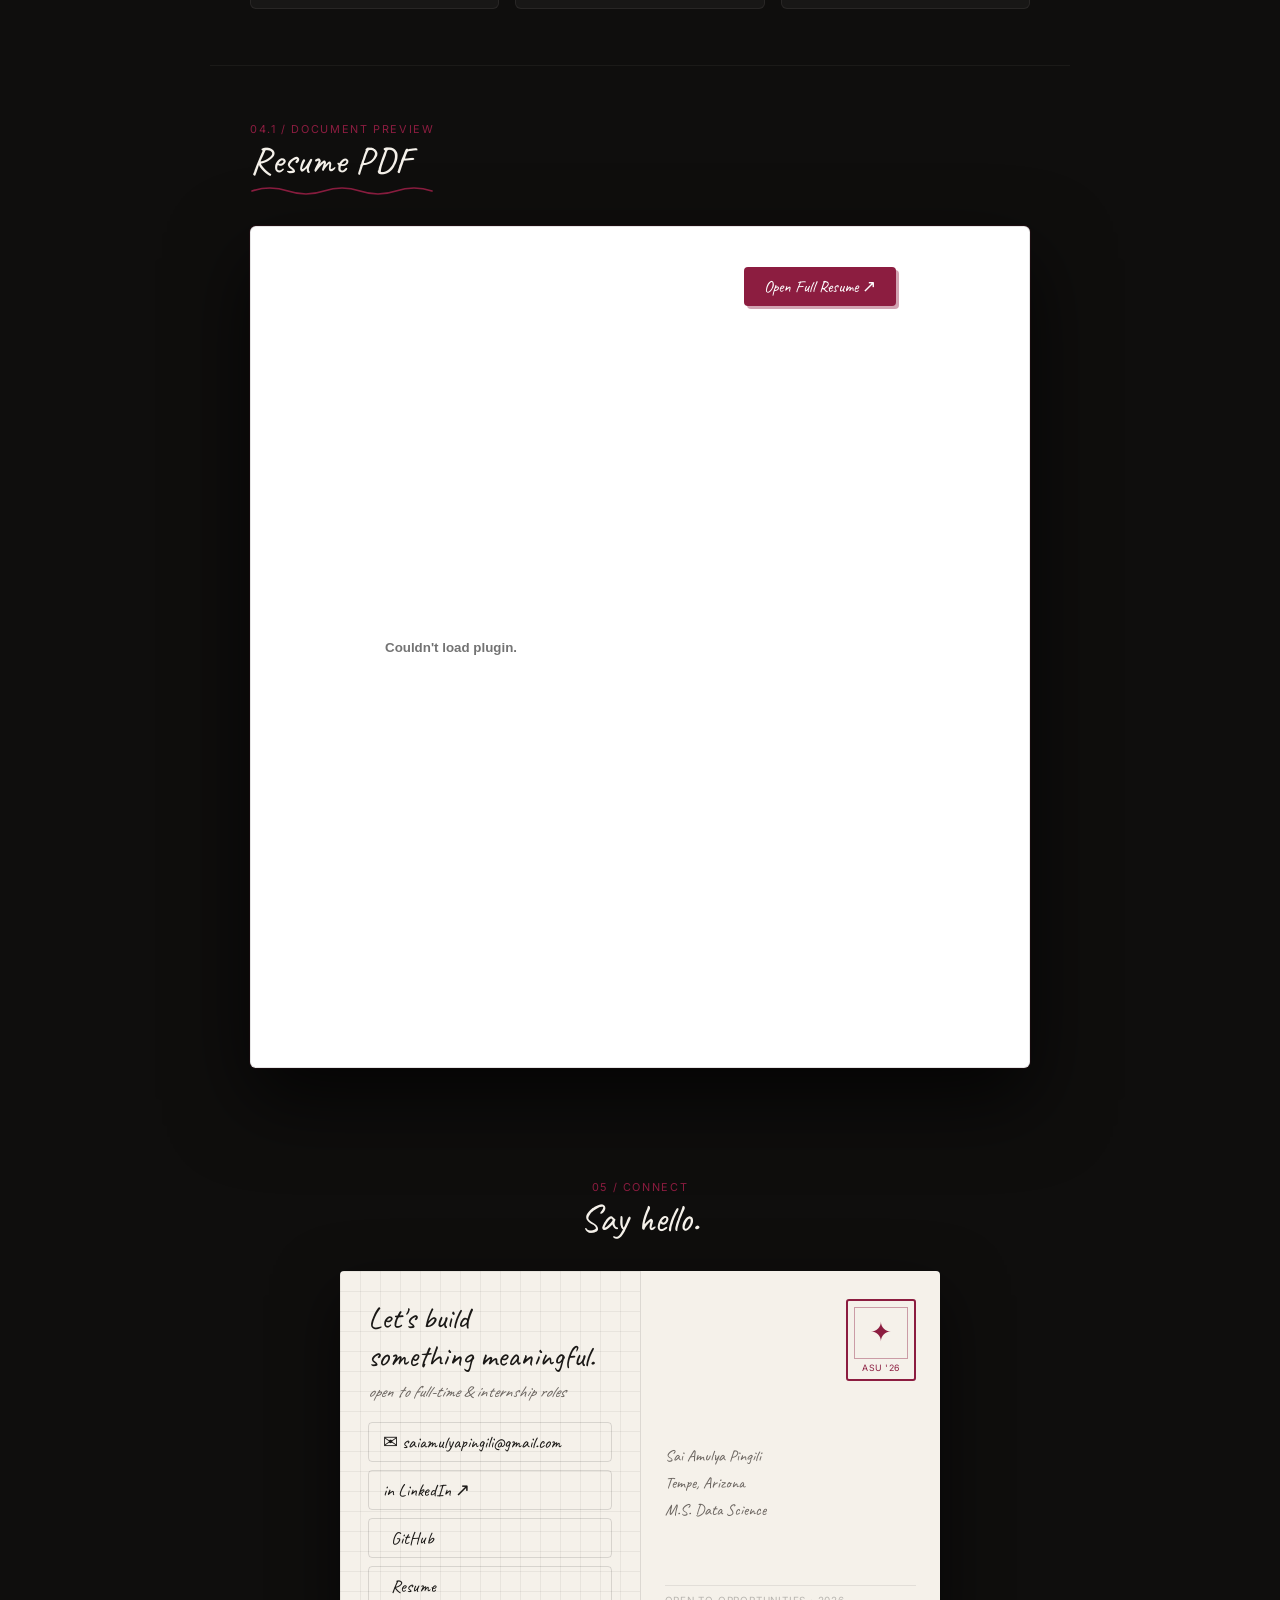
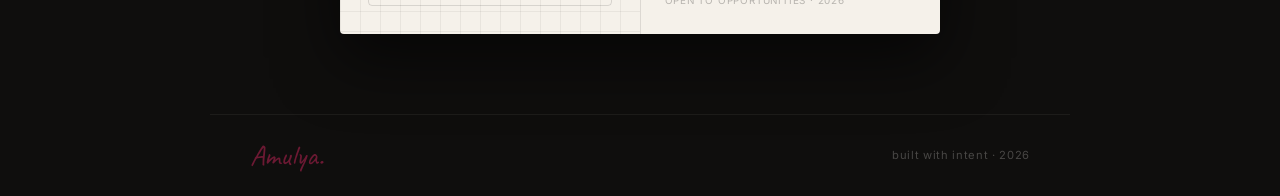
==== commit d705039f: "update 1" ====
--- a/portfolio.html
+++ b/portfolio.html
@@ -638,10 +638,12 @@
       <!-- LEFT: cream notebook -->
       <div class="nb-left">
         <!-- swap src for your actual illustration file -->
-        <div class="nb-illustration-ph">[ your illustration.jpg goes here ]</div>
+        <div class="nb-illustration">
+          <img src="portfolio_pic.jpg" alt="Sai Amulya Pingili">
+        </div>
         <div class="nb-name">Sai Amulya Pingili</div>
         <div class="nb-role">AI Data Scientist &nbsp;·&nbsp; ASU MSDS '26</div>
-        <div class="nb-headline">Data should<br>feel <em>natural.</em></div>
+        <div class="nb-headline">Data should<br>feel <em>meaningful.</em></div>
         <div class="nb-tagline">Tempe, Arizona &nbsp;·&nbsp; open to opportunities</div>
         <div style="font-family:var(--sans);font-size:.7rem;letter-spacing:.1em;text-transform:uppercase;color:var(--muted);margin-bottom:8px">3 things I believe in</div>
         <div class="stickies">
@@ -694,7 +696,9 @@
         <div class="hero-btns">
           <a href="mailto:saiamulyapingili@gmail.com" class="btn btn-primary">get in touch →</a>
           <a href="https://linkedin.com/in/amulyapingili/" target="_blank" class="btn btn-ghost">LinkedIn ↗</a>
-          <a href="#" class="btn btn-ghost" style="opacity:.4;border-style:dashed">[ Resume PDF ]</a>
+          <a href="AmulyaPingili_Resume.pdf" target="_blank" class="btn btn-ghost">
+            <i class="fas fa-file-pdf"></i> Resume
+          </a>
         </div>
       </div>
     </div>
@@ -792,7 +796,9 @@
     <div class="proj-scatter">
 
       <div class="proj-card">
-        <div class="proj-img">[ NLQ Dashboard screenshot ]</div>
+        <div class="proj-img">
+          <img src="traffic_analytics_dashboard.png" alt="NLQ Traffic Analytics Dashboard" style="width:100%; height:100%; object-fit:cover;">
+        </div>
         <div class="proj-body">
           <span class="proj-tag">#Airflow #MongoDB #VectorSearch</span>
           <div class="proj-title">NLQ Traffic Analytics Dashboard</div>
@@ -805,7 +811,9 @@
       </div>
 
       <div class="proj-card">
-        <div class="proj-img">[ RAG Chatbot screenshot ]</div>
+        <div class="proj-img">
+          <img src="rag_chatbot_thumbnail.jpg" alt="RAG Movie Recommender Chatbot" style="width:100%; height:100%; object-fit:cover;">
+        </div>
         <div class="proj-body">
           <span class="proj-tag">#RAG #ChromaDB #Gemini</span>
           <div class="proj-title">RAG Movie Recommender Chatbot</div>
@@ -818,7 +826,9 @@
       </div>
 
       <div class="proj-card">
-        <div class="proj-img">[ Exoplanet Simulator screenshot ]</div>
+        <div class="proj-img">
+          <img src="exoplanet_thumbnail.png" alt="Predicting Alien Worlds" style="width:100%; height:100%; object-fit:cover;">
+        </div>
         <div class="proj-body">
           <span class="proj-tag">#NASA #ScikitLearn #Streamlit</span>
           <div class="proj-title">Predicting Alien Worlds</div>
@@ -853,6 +863,24 @@
     </div>
   </section>
 
+  <!-- ── RESUME VIEWER ── -->
+  <section class="section" id="resume">
+    <div class="sec-header">
+      <span class="sec-num">04.1 / document preview</span>
+      <div class="sec-title">Resume PDF</div>
+      <svg class="squig" viewBox="0 0 180 9" fill="none">
+        <path d="M2 6 q18-6 36 0 q18 6 36 0 q18-6 36 0 q18 6 36 0 q18-6 36 0"
+          stroke="#8C1D40" stroke-width="1.7" fill="none" stroke-linecap="round"/>
+      </svg>
+    </div>
+    <div class="notebook-card" style="padding: 20px; background: white; border: 1px solid rgba(0,0,0,0.1); margin-top: 20px;">
+      <embed src="AmulyaPingili_Resume.pdf" type="application/pdf" width="100%" height="800px" />
+      <div style="text-align: center; margin-top: 20px; font-family: var(--hand); font-size: 1.2rem;">
+        <a href="AmulyaPingili_Resume.pdf" target="_blank" class="btn btn-primary">Open Full Resume ↗</a>
+      </div>
+    </div>
+  </section>
+
   <!-- ── CONTACT POSTCARD ── -->
   <div class="contact-wrap" id="contact">
     <div class="sec-header" style="text-align:center">
@@ -866,8 +894,12 @@
         <div class="pc-links">
           <a href="mailto:saiamulyapingili@gmail.com" class="pc-link">✉ saiamulyapingili@gmail.com</a>
           <a href="https://linkedin.com/in/amulyapingili/" target="_blank" class="pc-link">in LinkedIn ↗</a>
-          <a href="#" class="pc-link" style="opacity:.4;border-style:dashed;color:#aaa">[ GitHub ]</a>
-          <a href="#" class="pc-link" style="opacity:.4;border-style:dashed;color:#aaa">[ Resume PDF ]</a>
+          <a href="https://github.com/amulyapingili" target="_blank" class="pc-link">
+            <i class="fab fa-github"></i> GitHub
+          </a>
+          <a href="AmulyaPingili_Resume.pdf" target="_blank" class="pc-link">
+            <i class="fas fa-file-pdf"></i> Resume
+          </a>
         </div>
       </div>
       <div class="pc-divider"></div>
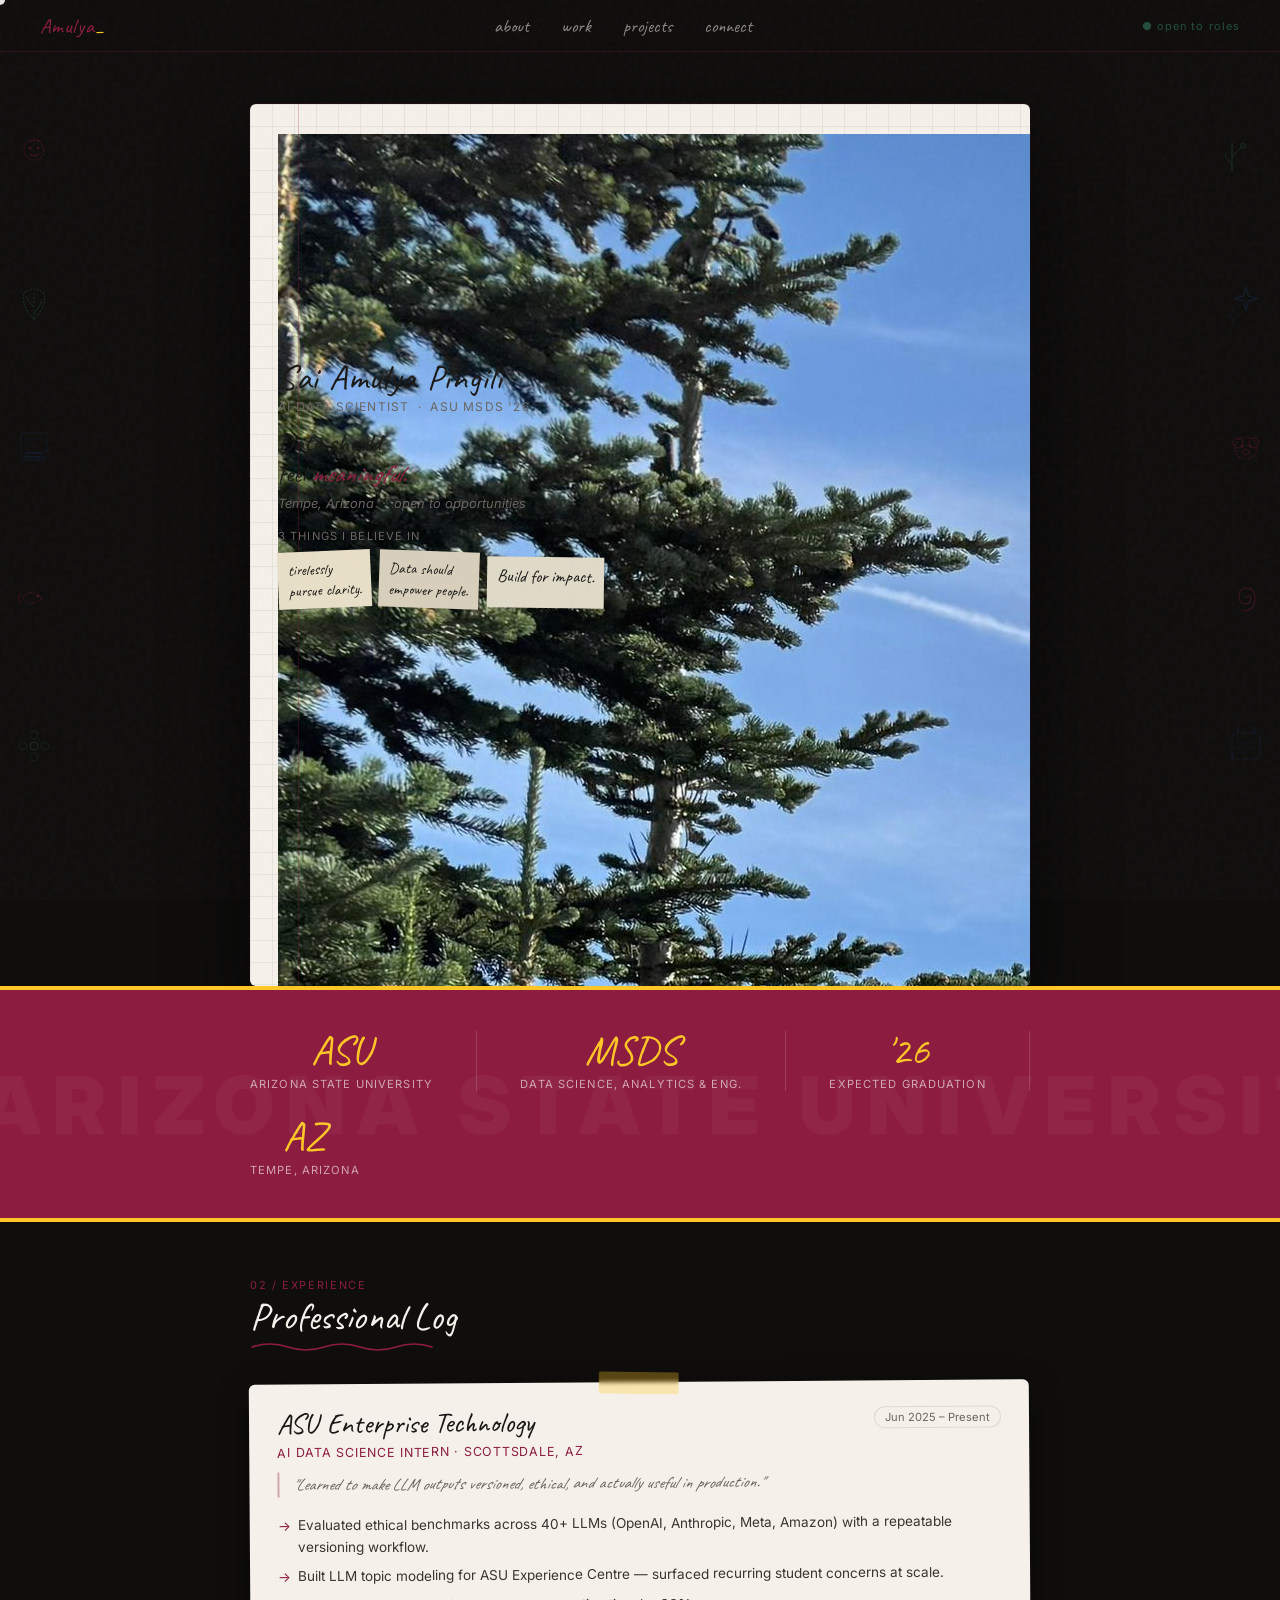
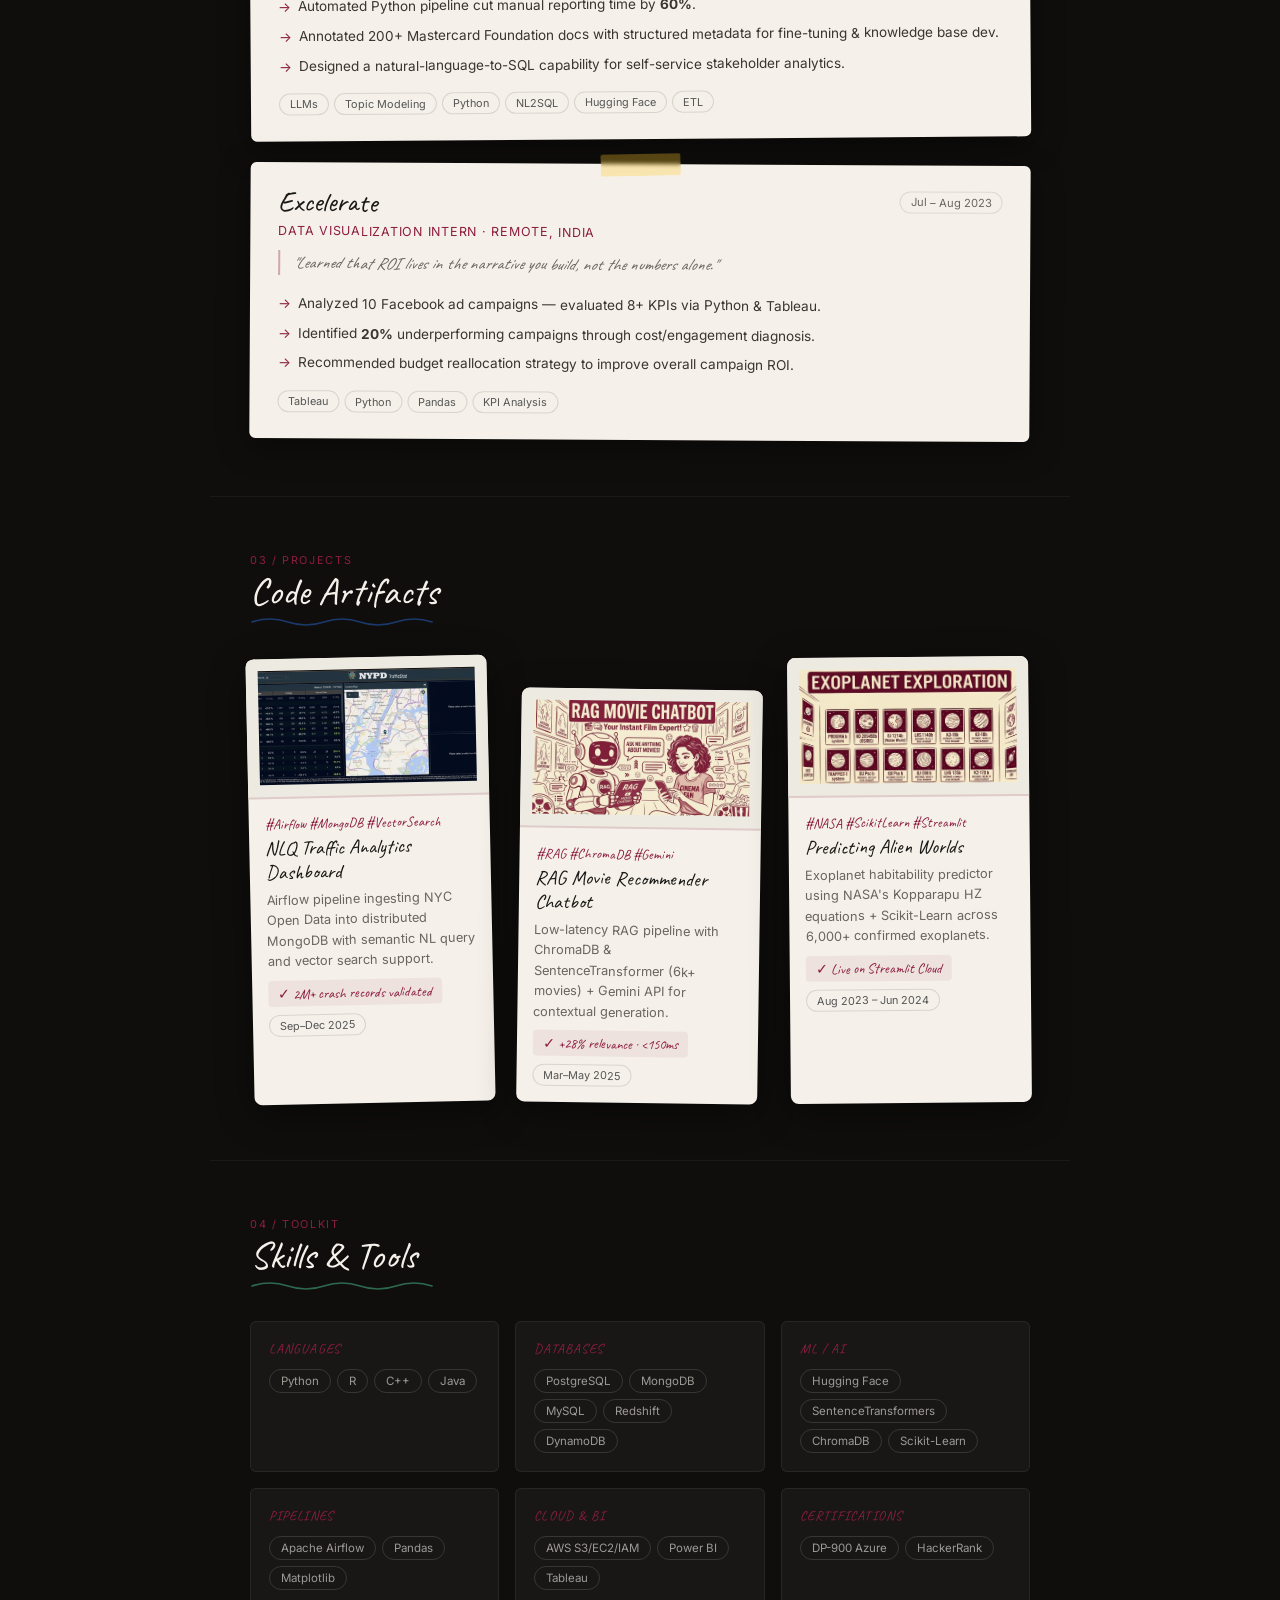
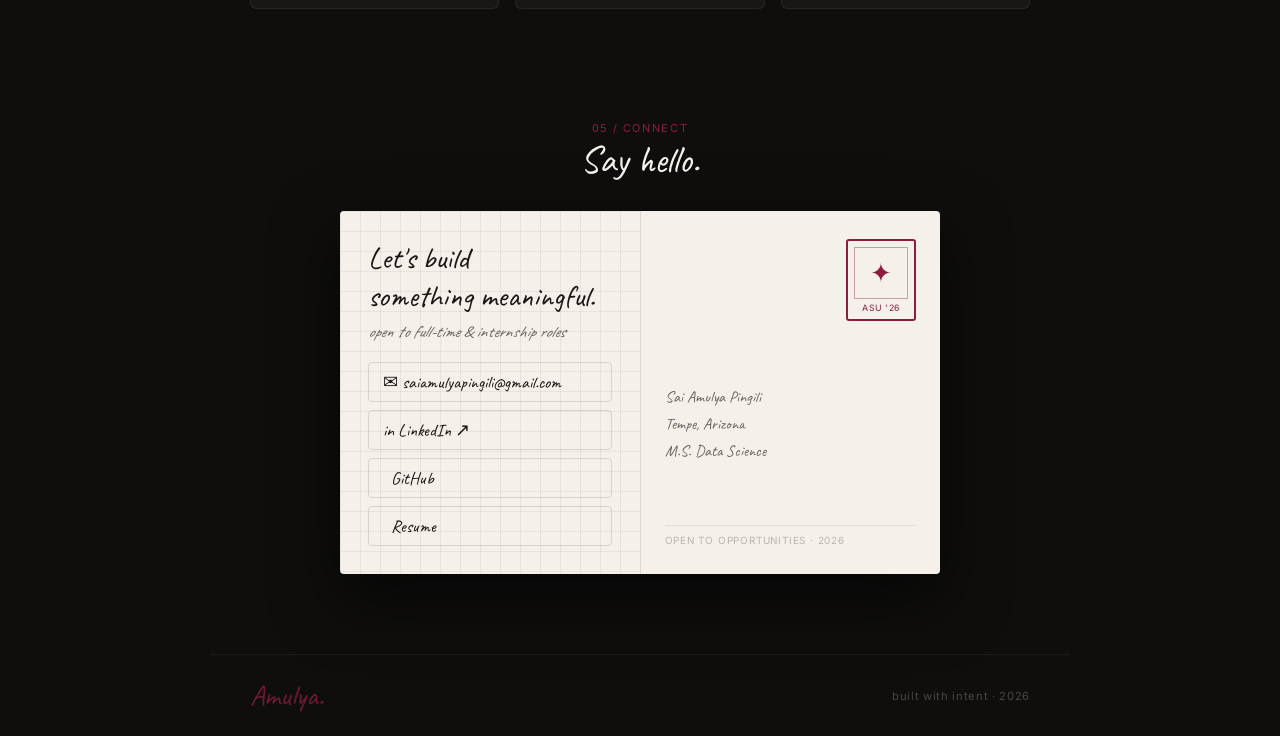
==== commit c92ec608: "update 2" ====
--- a/portfolio.html
+++ b/portfolio.html
@@ -863,24 +863,6 @@
     </div>
   </section>
 
-  <!-- ── RESUME VIEWER ── -->
-  <section class="section" id="resume">
-    <div class="sec-header">
-      <span class="sec-num">04.1 / document preview</span>
-      <div class="sec-title">Resume PDF</div>
-      <svg class="squig" viewBox="0 0 180 9" fill="none">
-        <path d="M2 6 q18-6 36 0 q18 6 36 0 q18-6 36 0 q18 6 36 0 q18-6 36 0"
-          stroke="#8C1D40" stroke-width="1.7" fill="none" stroke-linecap="round"/>
-      </svg>
-    </div>
-    <div class="notebook-card" style="padding: 20px; background: white; border: 1px solid rgba(0,0,0,0.1); margin-top: 20px;">
-      <embed src="AmulyaPingili_Resume.pdf" type="application/pdf" width="100%" height="800px" />
-      <div style="text-align: center; margin-top: 20px; font-family: var(--hand); font-size: 1.2rem;">
-        <a href="AmulyaPingili_Resume.pdf" target="_blank" class="btn btn-primary">Open Full Resume ↗</a>
-      </div>
-    </div>
-  </section>
-
   <!-- ── CONTACT POSTCARD ── -->
   <div class="contact-wrap" id="contact">
     <div class="sec-header" style="text-align:center">
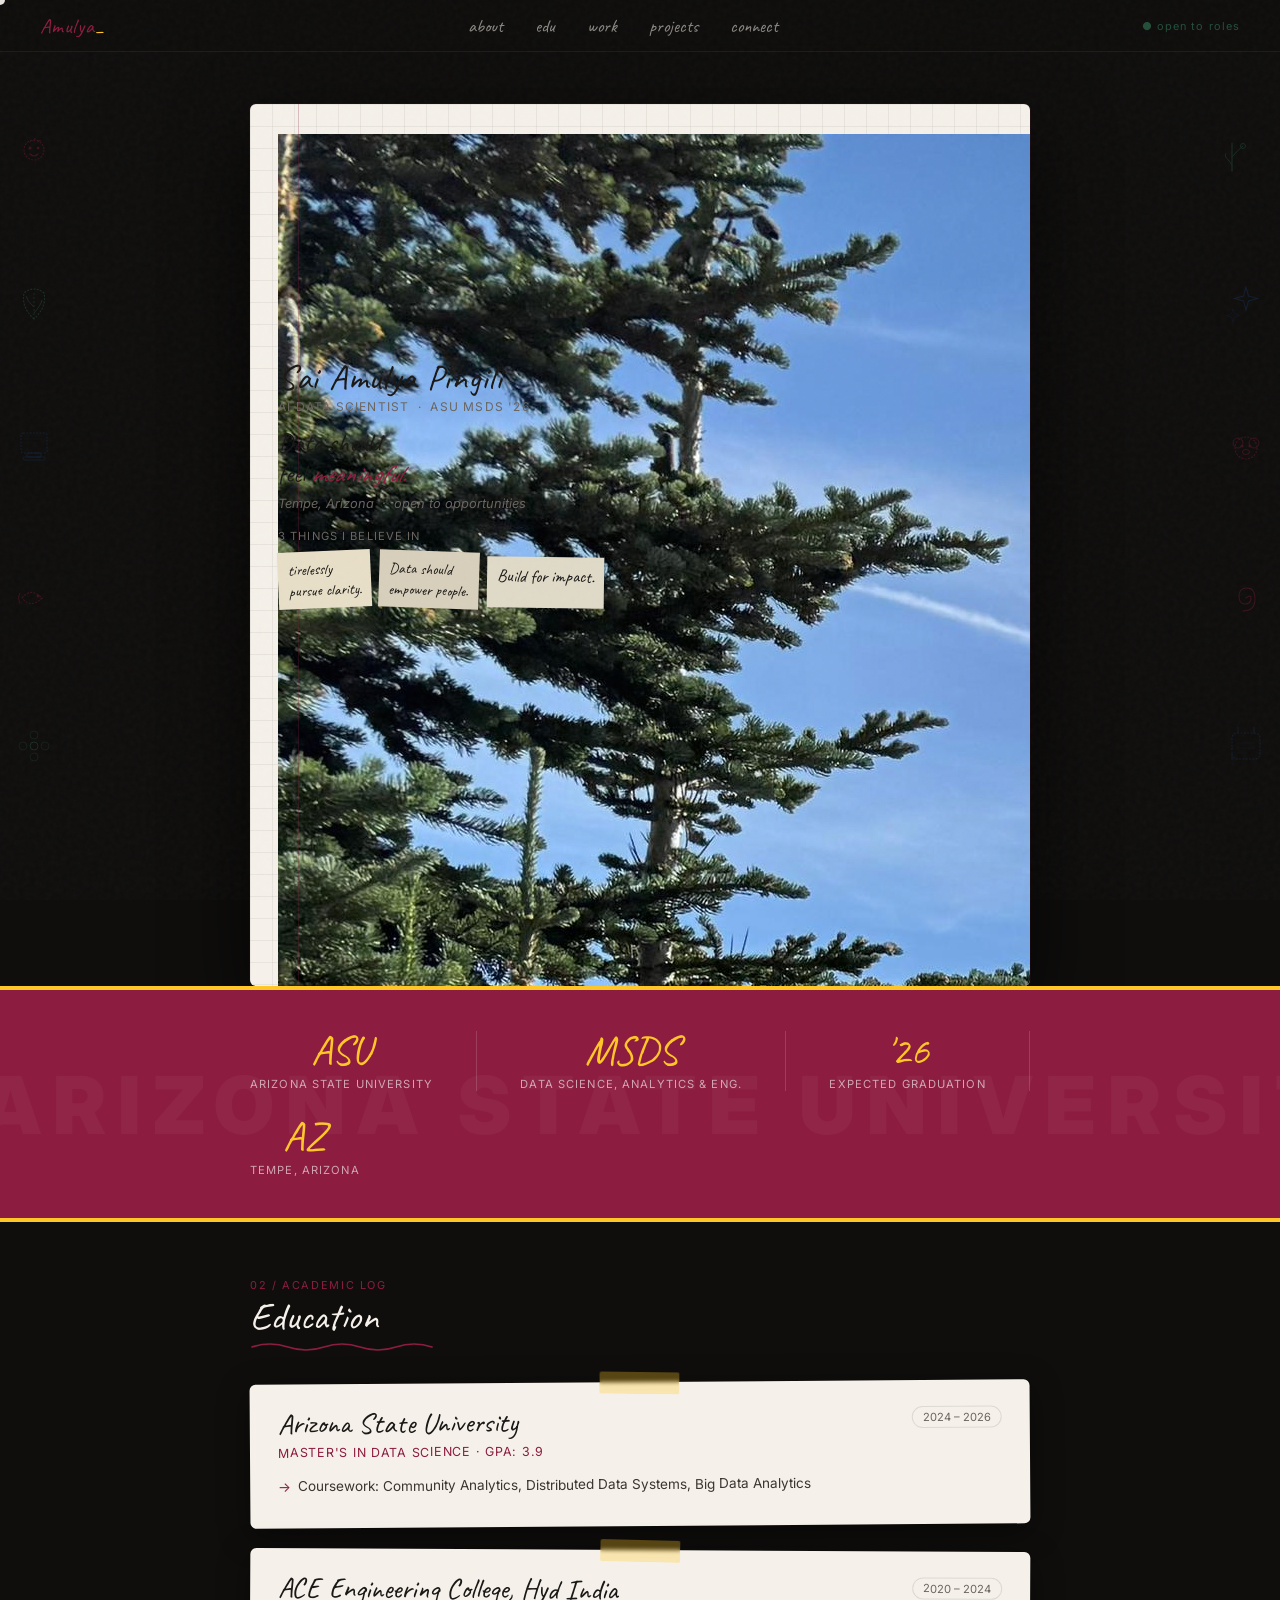
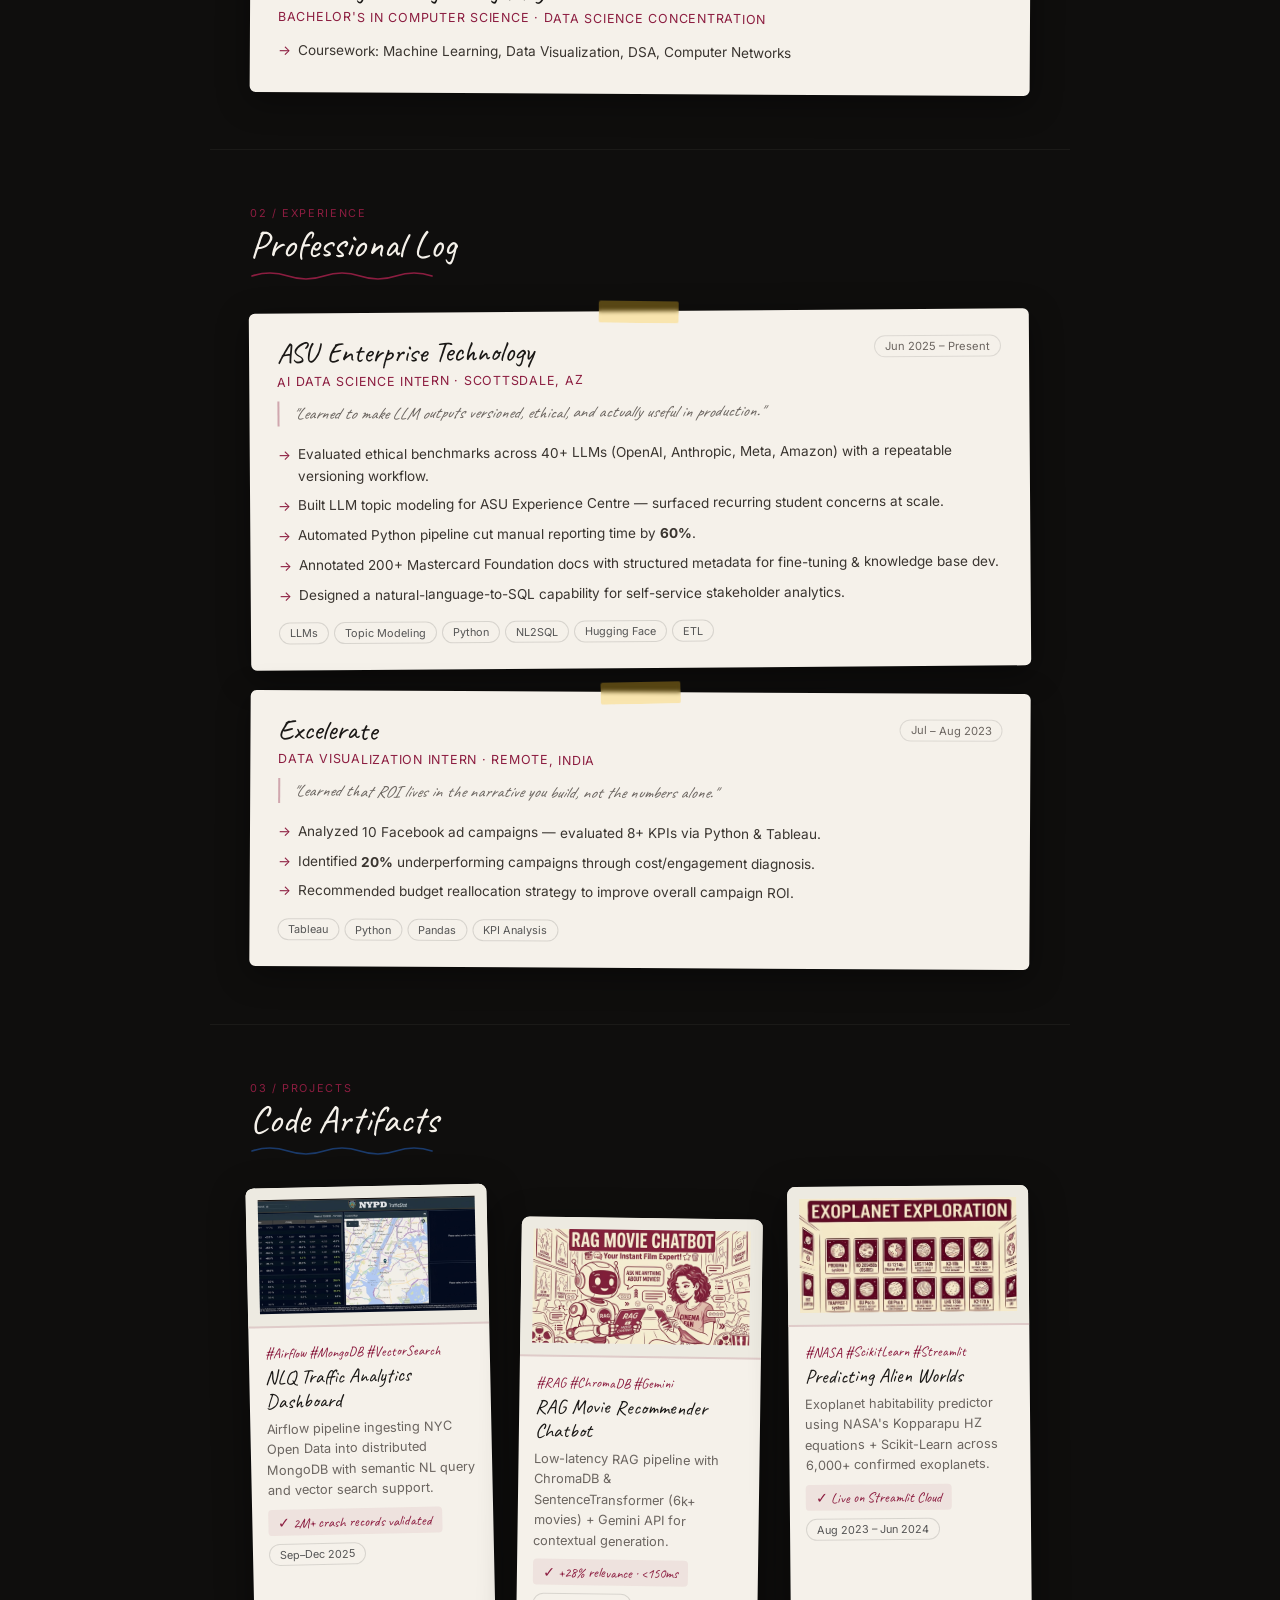
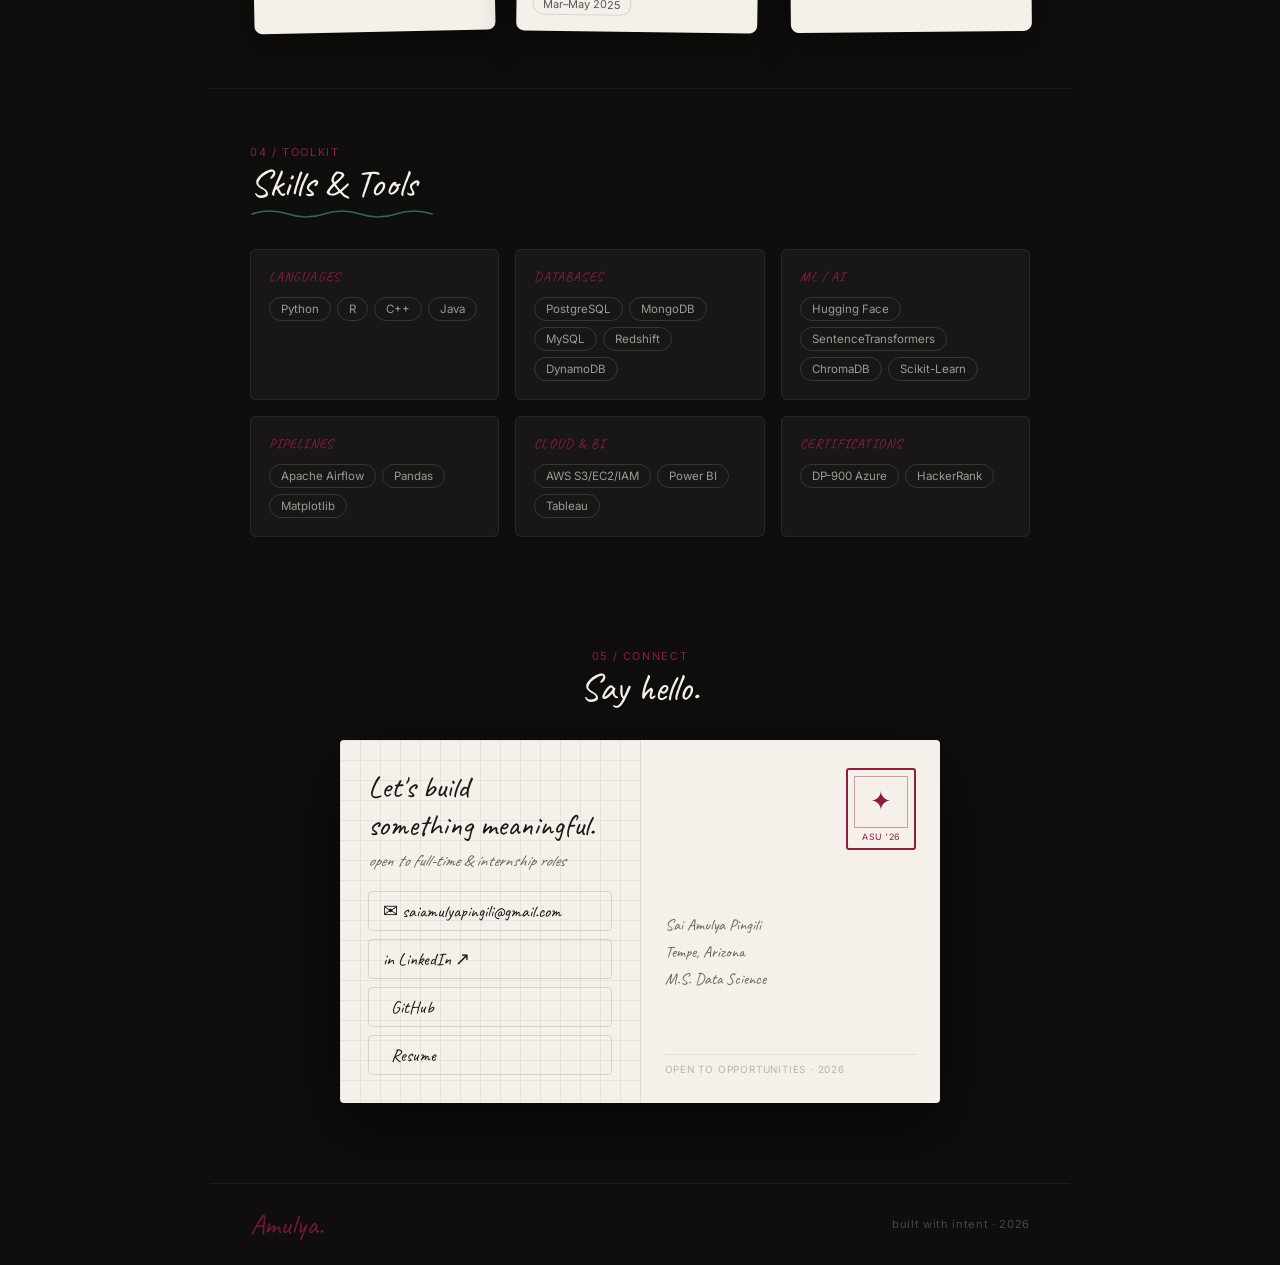
==== commit 4379bb1b: "update 3" ====
--- a/portfolio.html
+++ b/portfolio.html
@@ -621,6 +621,7 @@
   <span class="nav-left" style="font-family:var(--hand)">Amulya</span>
   <div class="nav-links">
     <a href="#about"   class="nav-link">about</a>
+    <a href="#edu"     class="nav-link">edu</a>
     <a href="#exp"     class="nav-link">work</a>
     <a href="#projects" class="nav-link">projects</a>
     <a href="#contact" class="nav-link">connect</a>
@@ -729,6 +730,42 @@
     </div>
   </div>
 
+  <!-- ── EDUCATION ── -->
+  <section class="section" id="edu">
+    <div class="sec-header">
+      <span class="sec-num">02 / academic log</span>
+      <div class="sec-title">Education</div>
+      <svg class="squig" viewBox="0 0 180 9" fill="none">
+        <path d="M2 6 q18-6 36 0 q18 6 36 0 q18-6 36 0 q18 6 36 0 q18-6 36 0" stroke="#8C1D40" stroke-width="1.7"
+          fill="none" stroke-linecap="round" />
+      </svg>
+    </div>
+    <div class="exp-list">
+      <div class="exp-card">
+        <div class="tape"></div>
+        <div class="exp-top">
+          <div class="exp-co">Arizona State University</div>
+          <span class="exp-period">2024 – 2026</span>
+        </div>
+        <div class="exp-role">Master's in Data Science · GPA: 3.9</div>
+        <ul class="exp-bullets">
+          <li>Coursework: Community Analytics, Distributed Data Systems, Big Data Analytics</li>
+        </ul>
+      </div>
+      <div class="exp-card">
+        <div class="tape"></div>
+        <div class="exp-top">
+          <div class="exp-co">ACE Engineering College, Hyd India</div>
+          <span class="exp-period">2020 – 2024</span>
+        </div>
+        <div class="exp-role">Bachelor's in Computer Science · Data Science Concentration</div>
+        <ul class="exp-bullets">
+          <li>Coursework: Machine Learning, Data Visualization, DSA, Computer Networks</li>
+        </ul>
+      </div>
+    </div>
+  </section>
+
   <!-- ── EXPERIENCE ── -->
   <section class="section" id="exp">
     <div class="sec-header">
